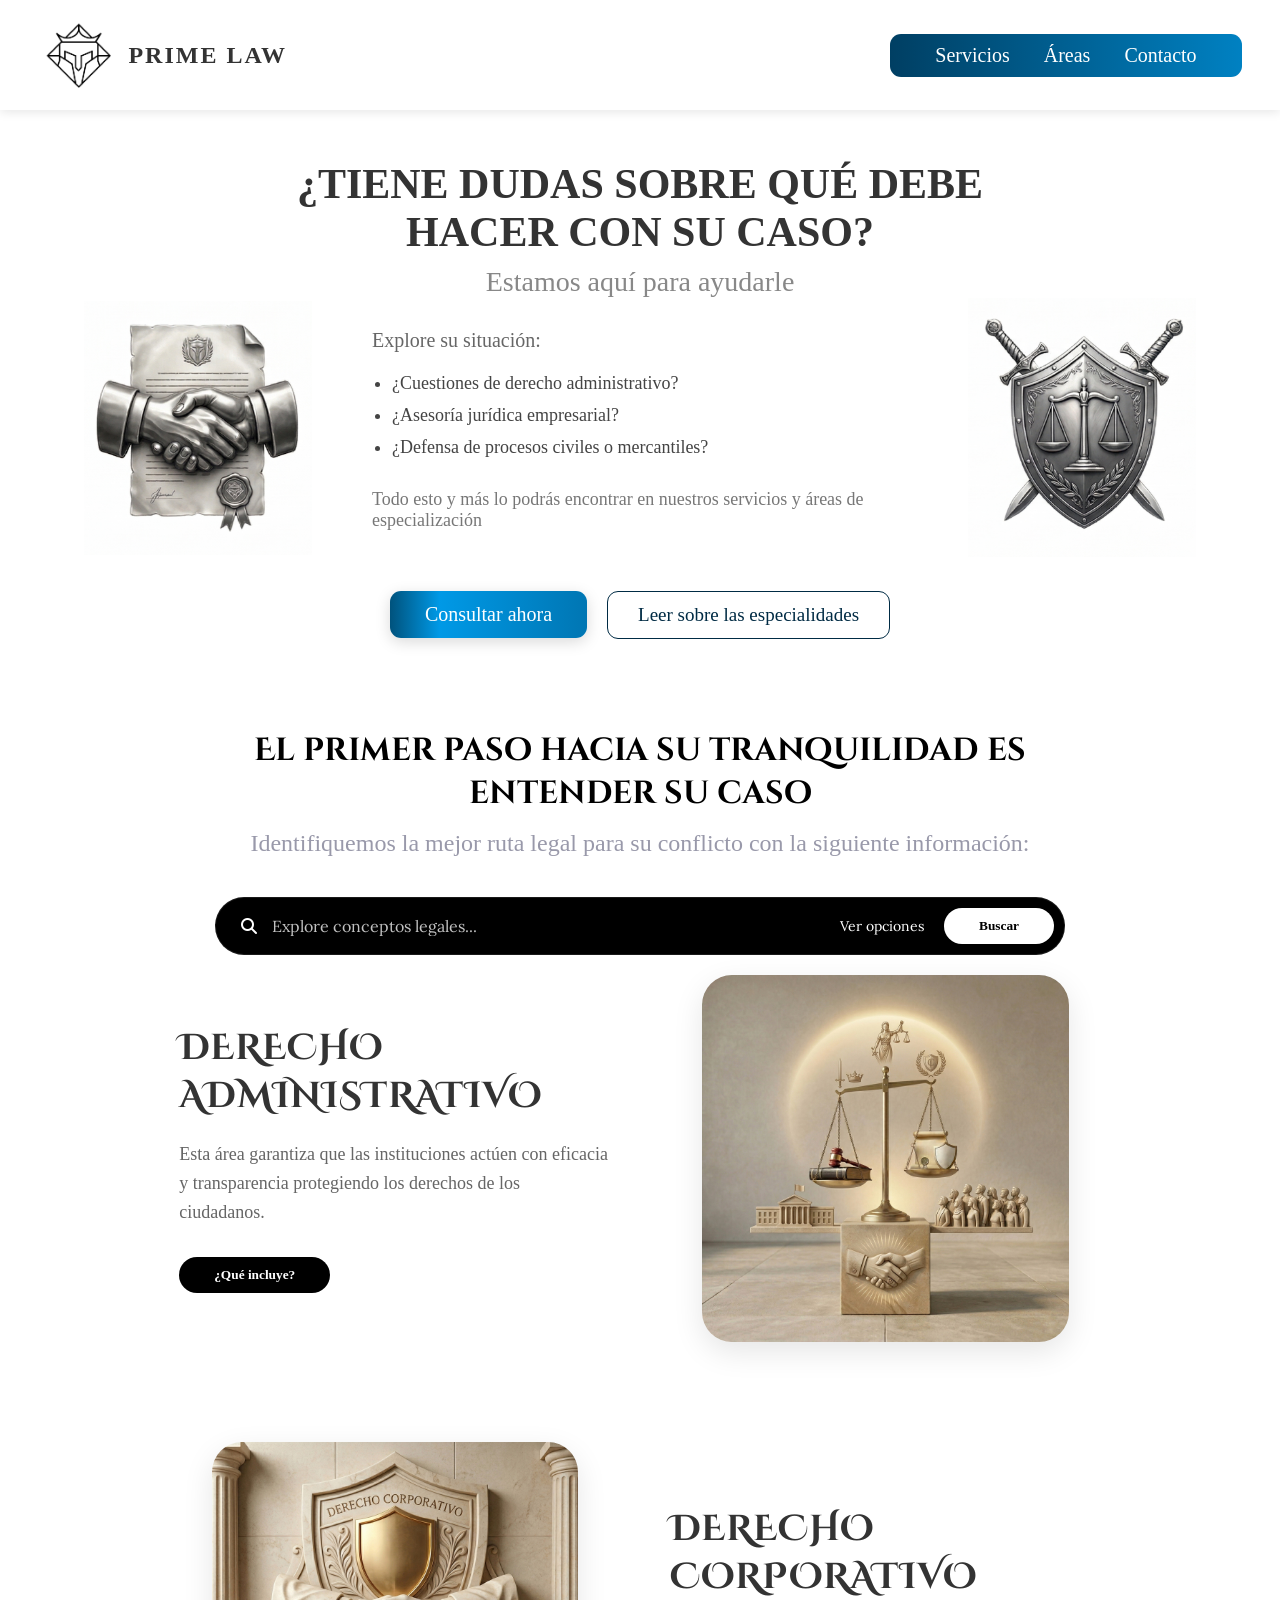
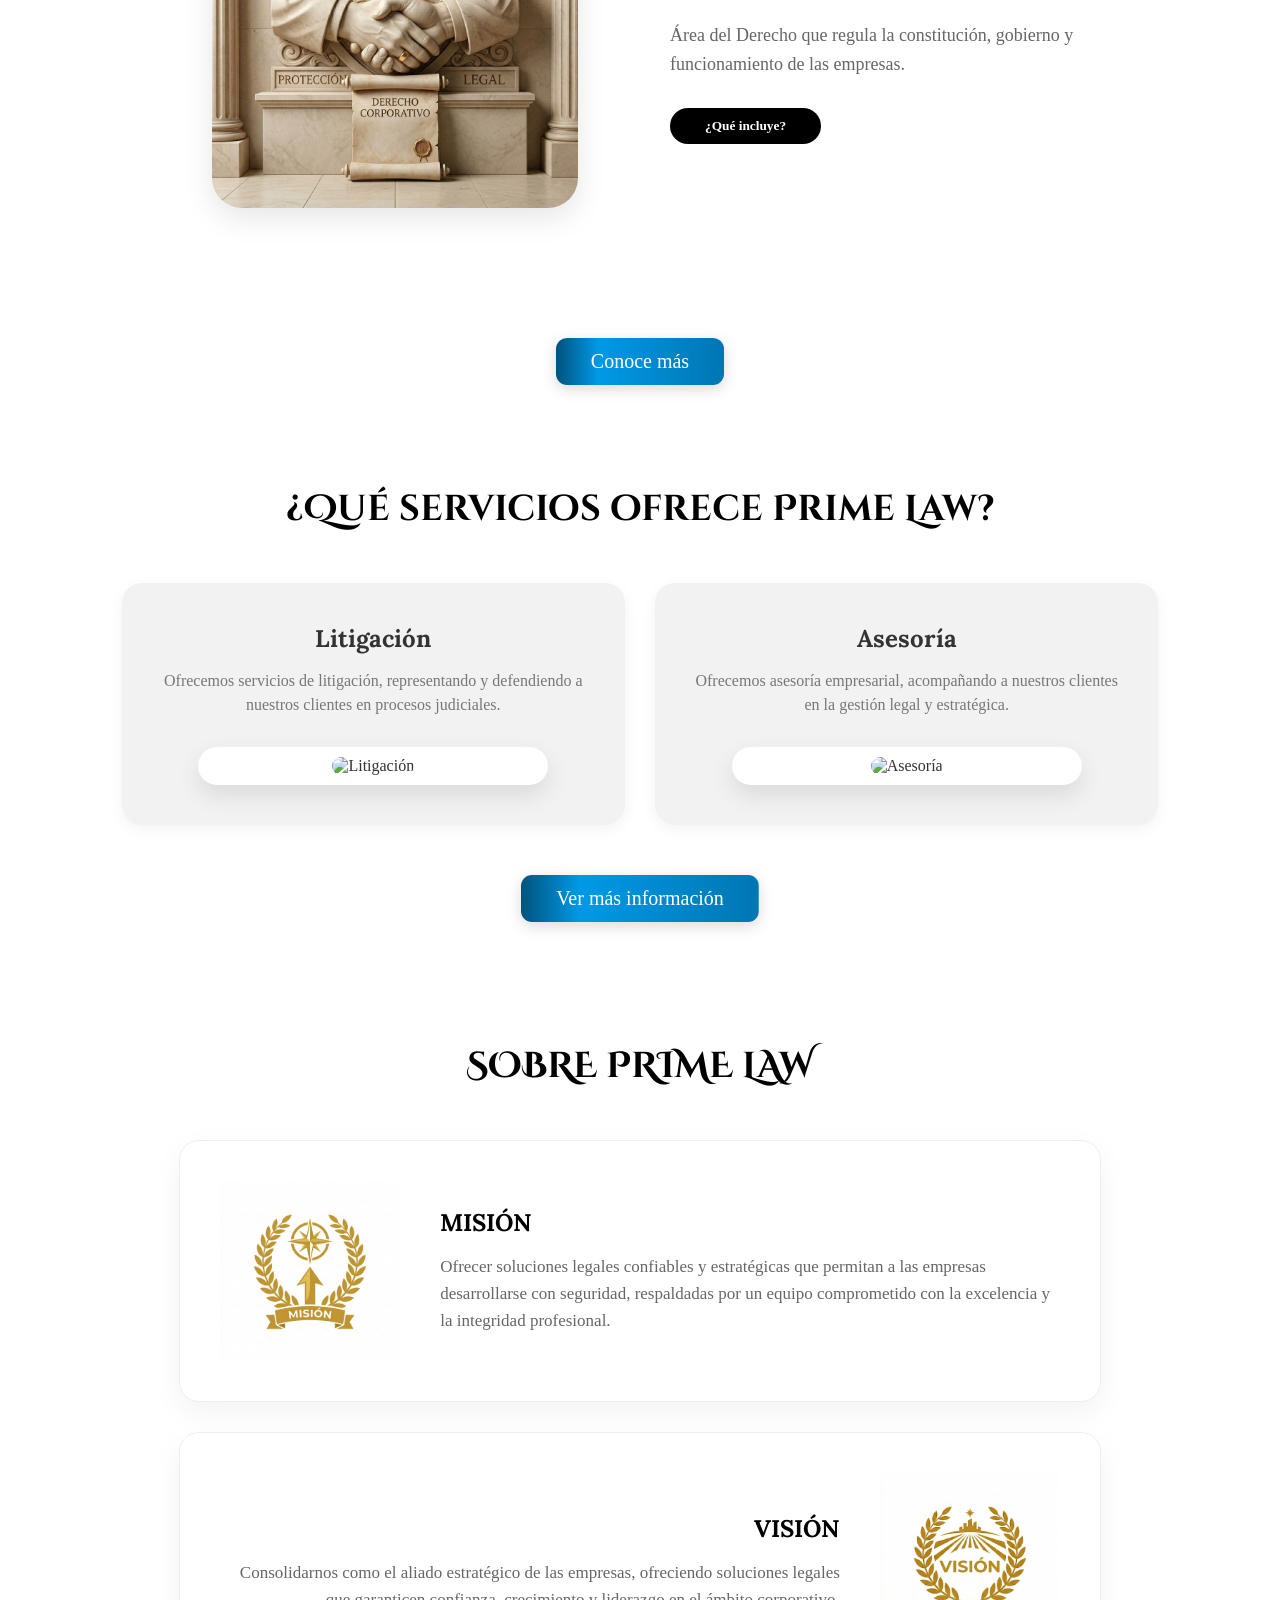
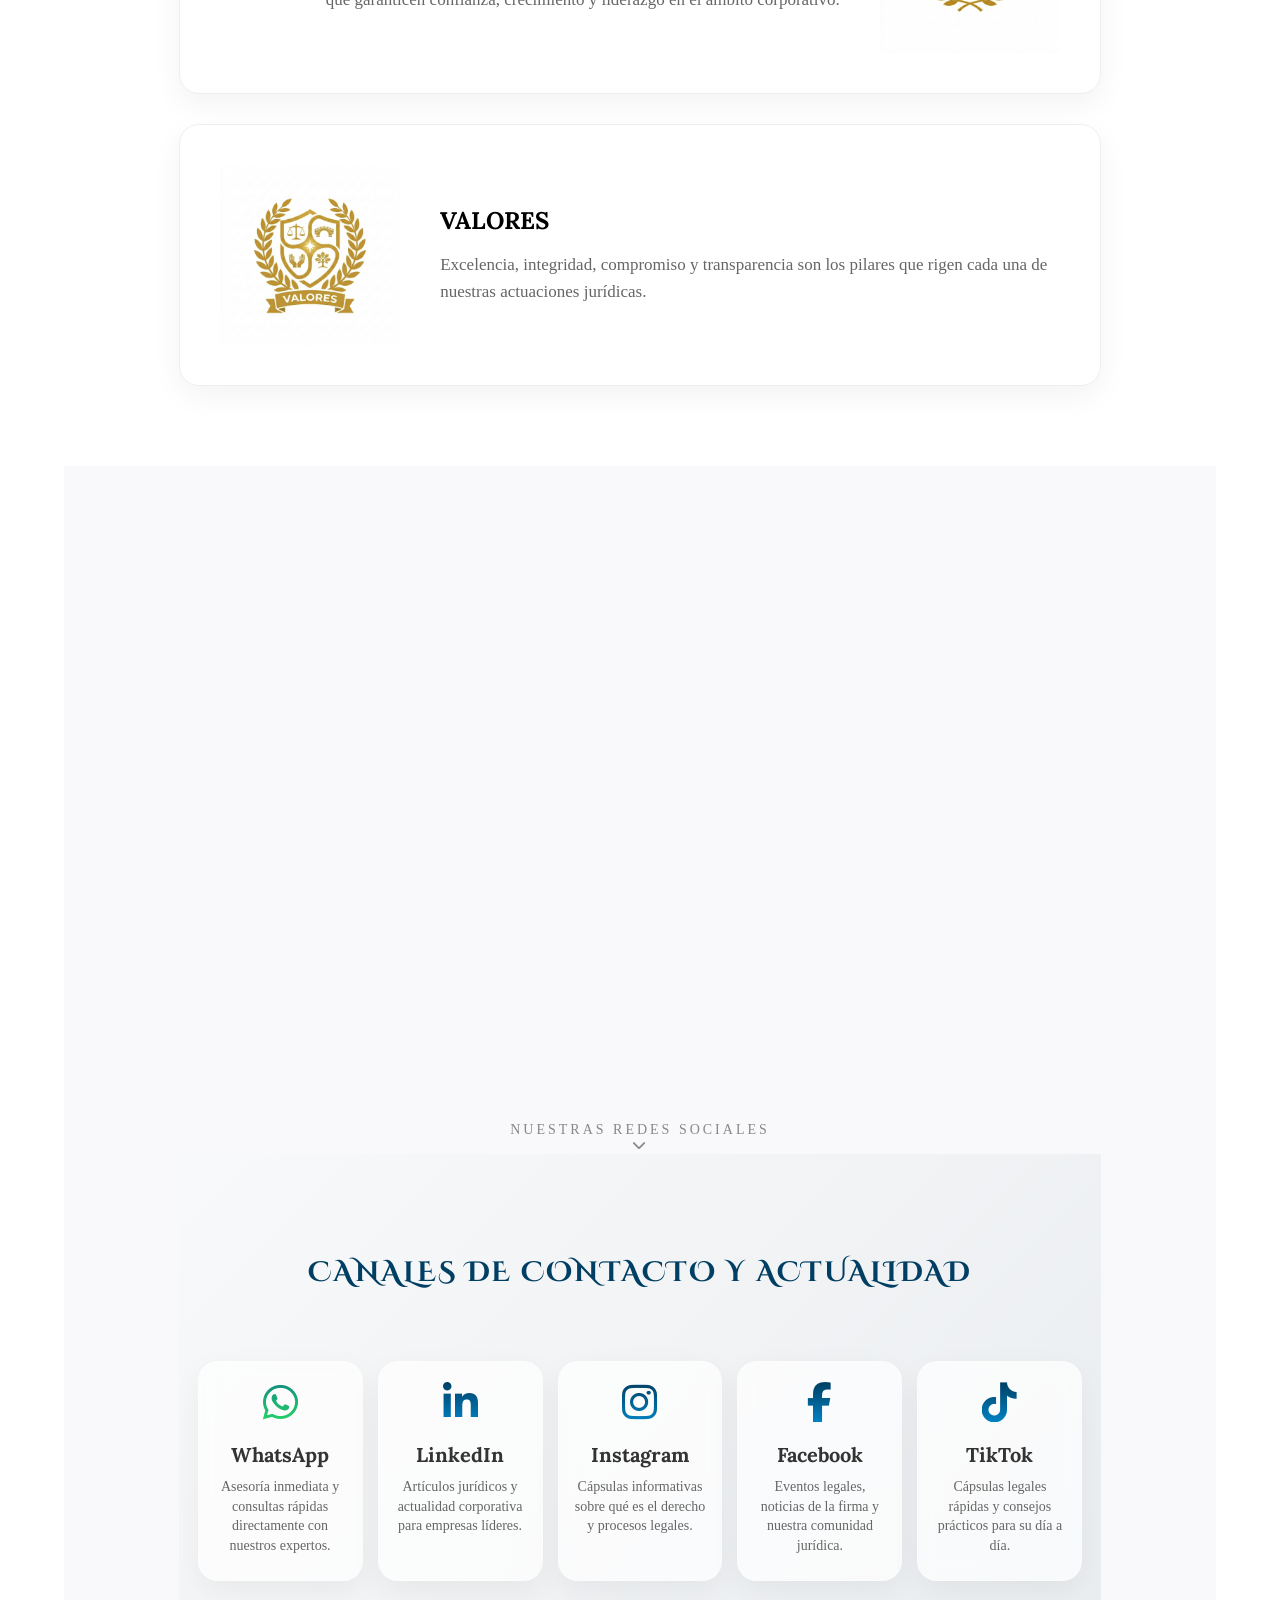
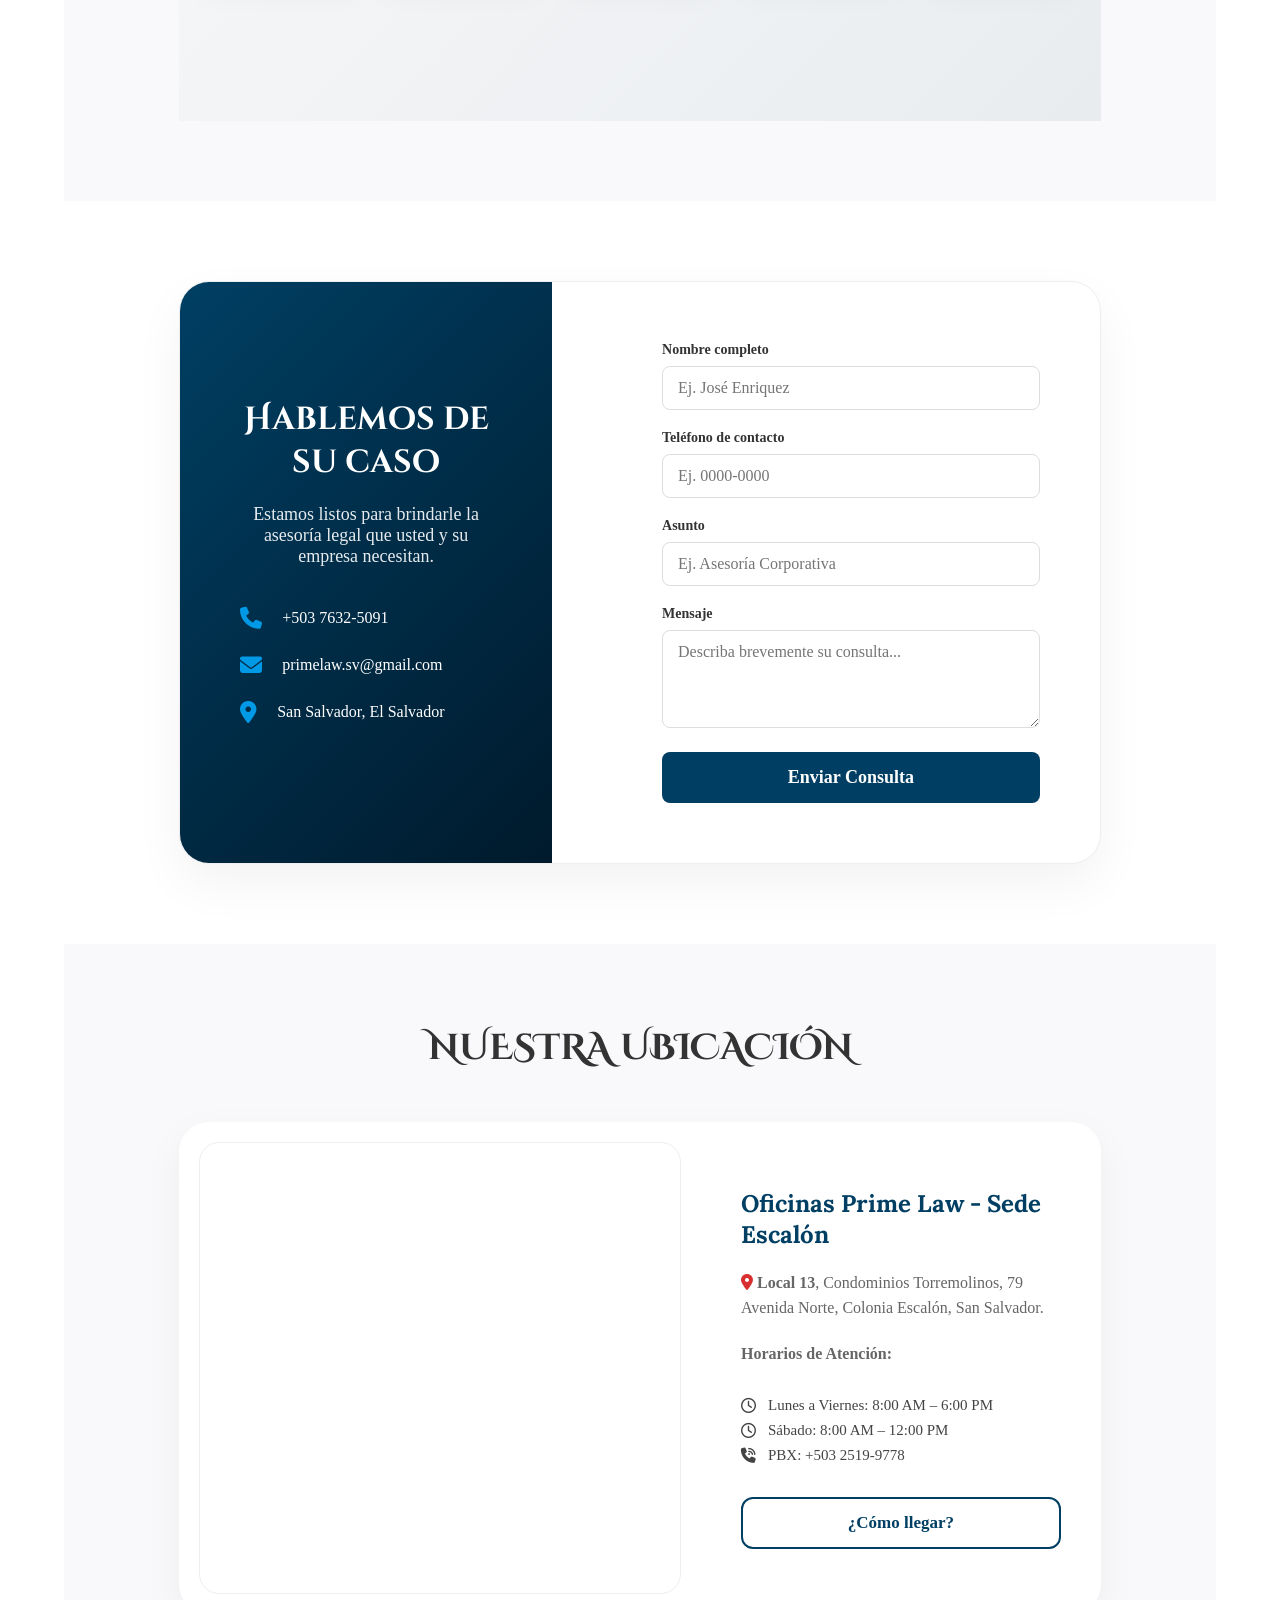
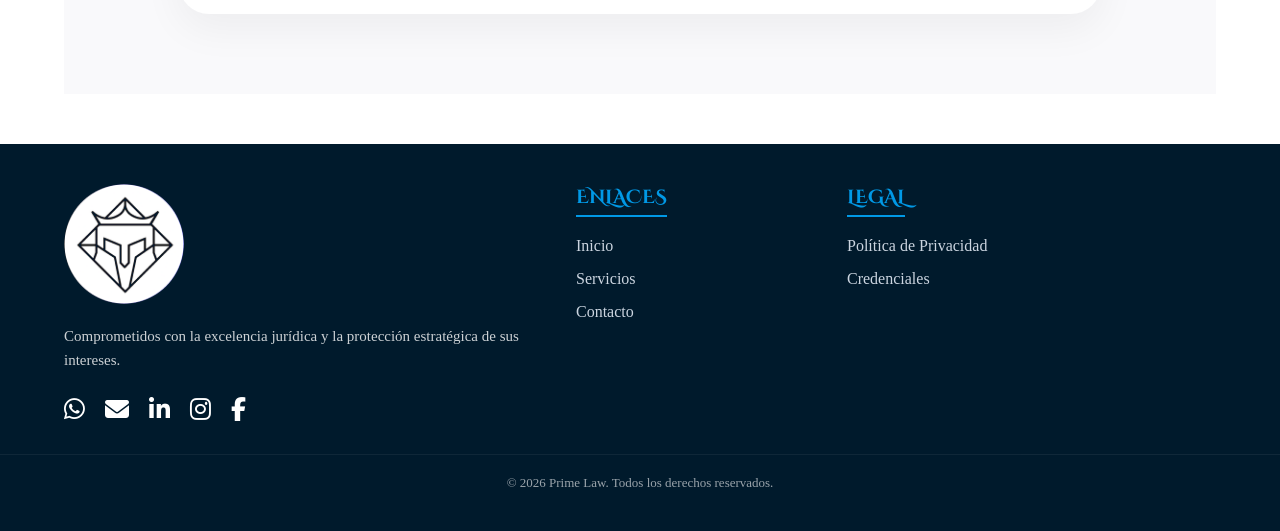
==== index.html @ 91e456f0 "Update index.html" ====
<!DOCTYPE html>
<html lang="es">
<head>
    <meta charset="UTF-8">
    <meta name="viewport" content="width=device-width, initial-scale=1.0">

    <title>Prime Law | Abogados y Notarios en El Salvador</title>
    <meta name="description" content="Asesoría jurídica integral en El Salvador. Especialistas en derecho administrativo, mercantil, civil y notariado. Dirección del Mtro. Ernesto Ramírez Guevara.">
    <meta name="keywords" content="Abogados El Salvador, Prime Law, Ernesto Ramirez Guevara, Derecho Administrativo El Salvador, Notario El Salvador">

    <link rel="stylesheet" href="css/inicio.css">
    <link rel="stylesheet" href="https://cdnjs.cloudflare.com/ajax/libs/font-awesome/6.4.0/css/all.min.css">

    <link rel="preconnect" href="https://fonts.googleapis.com">
    <link rel="preconnect" href="https://fonts.gstatic.com" crossorigin>
    <link href="https://fonts.googleapis.com/css2?family=Cinzel+Decorative:wght@400;700&family=Lora:ital,wght@0,400..700;1,400..700&display=swap" rel="stylesheet">
    
    <script src="https://cdn.jsdelivr.net/npm/@emailjs/browser@3/dist/email.min.js" defer></script>

    <link rel="icon" type="image/png" href="../images/logo-sin-fondo.png">
    <link rel="shortcut icon" href="../images/logo-sin-fondo.png">
    <link rel="apple-touch-icon" href="../images/logo-sin-fondo.png">

    <meta name="google-site-verification" content="Ef4DvOmjxTXYT26gHfHV0XZG6VTzVd8PGVqTgjQ-v84" />
</head>
<body>

    <header class="encabezado-principal">
        <div class="contenedor-logo">
            <img src="../images/logo.png" alt="Prime Law Logo" class="logo-firma">
            <span class="nombre-firma">PRIME LAW</span>
        </div>
        <nav class="navegacion-superior">
            <a href="../html/servicios.html" class="enlace-nav">Servicios</a>
            <a href="../html/areas.html" class="enlace-nav">Áreas</a>
            <a href="#redes-sociales-pl" class="enlace-nav">Contacto</a>
        </nav>
    </header>

    <main class="contenido-hero">
        <section class="seccion-principal">
            <h1 class="titulo-pregunta">¿TIENE DUDAS SOBRE QUÉ DEBE HACER CON SU CASO?</h1>
            <p class="subtitulo-ayuda">Estamos aquí para ayudarle</p>

            <div class="contenedor-flexible">
                <aside class="columna-imagen">
                    <div class="contenedor-resplandor">
                        <img src="../images/contrato.png" alt="Acuerdo legal" class="imagen-decorativa" fetchpriority="high">
                    </div>
                </aside>

                <article class="columna-texto">
                    <p class="texto-explorar">Explore su situación:</p>
                    <ul class="lista-servicios">
                        <li>¿Cuestiones de derecho administrativo?</li>
                        <li>¿Asesoría jurídica empresarial?</li>
                        <li>¿Defensa de procesos civiles o mercantiles?</li>
                    </ul>
                    <p class="texto-descripcion">Todo esto y más lo podrás encontrar en nuestros servicios y áreas de especialización</p>
                </article>

                <aside class="columna-imagen">
                    <div class="contenedor-resplandor">
                        <img src="../images/escudo.png" alt="Justicia y defensa" class="imagen-decorativa">
                    </div>
                </aside>
            </div>

            <div class="contenedor-botones">
                <a href="#seccion-contacto"><button class="boton-primario">Consultar ahora</button></a>
                <a href="../html/areas.html"><button class="boton-secundario">Leer sobre las especialidades</button></a>
            </div>
        </section>

        <section class="seccion-ruta-legal revelar">
            <h2 class="titulo-paso">El primer paso hacia su tranquilidad es entender su caso</h2>
            <p class="subtitulo-ruta">Identifiquemos la mejor ruta legal para su conflicto con la siguiente información:</p>

            <div class="contenedor-busqueda-principal">
                <div class="barra-busqueda">
                    <i class="fa-solid fa-magnifying-glass" style="color: white; margin-left: 15px;"></i>
                    
                    <input type="text" id="busqueda-inicio" onkeyup="mostrarSugerencias()" placeholder="Explore conceptos legales..." class="entrada-busqueda" autocomplete="off">
                    
                    <span class="texto-opciones" onclick="toggleOpciones()">Ver opciones</span>
                    
                    <button class="boton-buscar" onclick="buscarDesdeInicio()">Buscar</button>
                </div>
                
                <div id="lista-sugerencias" class="sugerencias-dropdown"></div>
            </div>

            <div class="contenedor-detalle-area revelar-izq">
                <div class="info-area">
                    <h3 class="nombre-area">DERECHO ADMINISTRATIVO</h3>
                    <p class="descripcion-area">Esta área garantiza que las instituciones actúen con eficacia y transparencia protegiendo los derechos de los ciudadanos.</p>
                    <button class="boton-buscar" style="background:#000; color:#fff">¿Qué incluye?</button>
                </div>
                <div class="imagen-area">
                    <img src="../images/derAdministrativo.png" alt="Derecho administrativo" class="foto-redondeada">
                </div>
            </div>

            <div class="contenedor-detalle-area revelar-der" style="flex-direction: row-reverse;">
                <div class="info-area">
                    <h3 class="nombre-area">DERECHO CORPORATIVO</h3>
                    <p class="descripcion-area">Área del Derecho que regula la constitución, gobierno y funcionamiento de las empresas.</p>
                    <button class="boton-buscar" style="background:#000; color:#fff">¿Qué incluye?</button>
                </div>
                <div class="imagen-area">
                    <img src="images/derCorporativo.png" alt="Derecho Corporativo" class="foto-redondeada">
                </div>
            </div>

            <a href="../html/areas.html"><button class="boton-primario" style="margin-top: 30px;">Conoce más</button></a>
        </section>

        <section class="seccion-servicios-cards">
            <h2 class="titulo-servicios revelar">¿Qué servicios ofrece Prime Law?</h2>
            <div class="contenedor-cards">
                <article class="tarjeta-servicio revelar">
                    <h3 class="subtitulo-card">Litigación</h3>
                    <p class="texto-card">Ofrecemos servicios de litigación, representando y defendiendo a nuestros clientes en procesos judiciales.</p>
                    <div class="marco-imagen-card">
                        <img src="../images/litigacion.png" alt="Litigación" class="imagen-card">
                    </div>
                </article>
                <article class="tarjeta-servicio revelar">
                    <h3 class="subtitulo-card">Asesoría</h3>
                    <p class="texto-card">Ofrecemos asesoría empresarial, acompañando a nuestros clientes en la gestión legal y estratégica.</p>
                    <div class="marco-imagen-card">
                        <img src="../images/asesoria.png" alt="Asesoría" class="imagen-card">
                    </div>
                </article>
            </div>
            <a href="../html/servicios.html"><button class="boton-primario" style="margin-top: 50px;">Ver más información</button></a>
        </section>

        <section class="seccion-sobre-prime">
            <h2 class="titulo-sobre revelar">SOBRE PRIME LAW</h2>

            <div class="contenedor-mision-vision">
                
                <div class="tarjeta-mision revelar-izq">
                    <img src="../images/mision.png" alt="Misión" class="icono-mision" loading="lazy">
                    <div class="texto-mision-col">
                        <h3>MISIÓN</h3>
                        <p>Ofrecer soluciones legales confiables y estratégicas que permitan a las empresas desarrollarse con seguridad, respaldadas por un equipo comprometido con la excelencia y la integridad profesional.</p>
                    </div>
                </div>

                <div class="tarjeta-mision revelar-der invertida">
                    <img src="images/vision.png" alt="Visión Prime Law" class="icono-mision">
                    <div class="texto-mision-col">
                        <h3>VISIÓN</h3>
                        <p>Consolidarnos como el aliado estratégico de las empresas, ofreciendo soluciones legales que garanticen confianza, crecimiento y liderazgo en el ámbito corporativo.</p>
                    </div>
                </div>

                <div class="tarjeta-mision revelar-izq">
                    <img src="../images/valores.png" alt="Valores Prime Law" class="icono-mision">
                    <div class="texto-mision-col">
                        <h3>VALORES</h3>
                        <p>Excelencia, integridad, compromiso y transparencia son los pilares que rigen cada una de nuestras actuaciones jurídicas.</p>
                    </div>
                </div>

            </div>
        </section>

        <section class="seccion-quienes-somos">
        <h2 class="titulo-quienes revelar">¿QUIÉNES SOMOS?</h2>

        <div class="tarjeta-fundador revelar">
            <div class="contenedor-foto-perfil revelar-izq">
                <h3 class="nombre-lic">Mtro. Ernesto Ramírez</h3>
                <img src="../images/ernesto_elegante.png" alt="Lic. Ernesto Ramírez" class="foto-perfil">
            </div>

            <div class="info-fundador revelar-der">
                <h3 class="cargo-fundador">Fundador de Prime Law</h3>
                <ul class="lista-titulos">
                    <li>Abogado y Notario</li>
                    <li>Especialista en Derecho Administrativo</li>
                    <li>Máster en Derecho Empresarial</li>
                </ul>
                <p class="frase-personal">
                    La búsqueda de un experto en diversos tipos de derechos puede llegar a ser exhaustiva; 
                    pero no te preocupes, estoy aquí para ayudarte.
                </p>
                <a href="../html/perfil.html" style="text-decoration: none;">
                    <button class="boton-primario">Conoce más sobre mí</button>
                </a>
            </div>
        </div>
        
        <p class="footer-redes">Nuestras redes sociales <br> <i class="fa-solid fa-chevron-down"></i></p>
        
        <section class="seccion-redes-premium revelar" id="redes-sociales-pl">
            <h2 class="titulo-redes">CANALES DE CONTACTO Y ACTUALIDAD</h2>
            
            <div class="contenedor-redes-flotantes">
                
                <a href="https://wa.me/50325199778" target="_blank" class="tarjeta-red whatsapp revelar-izq">
                    <i class="fa-brands fa-whatsapp"></i>
                    <h4>WhatsApp</h4>
                    <p>Asesoría inmediata y consultas rápidas directamente con nuestros expertos.</p>
                </a>

                <a href="https://www.linkedin.com/in/ernesto-remirez-legal/" target="_blank" class="tarjeta-red revelar">
                    <i class="fa-brands fa-linkedin-in"></i>
                    <h4>LinkedIn</h4>
                    <p>Artículos jurídicos y actualidad corporativa para empresas líderes.</p>
                </a>

                <a href="https://www.instagram.com/primelaw.sv/" target="_blank" class="tarjeta-red revelar">
                    <i class="fa-brands fa-instagram"></i>
                    <h4>Instagram</h4>
                    <p>Cápsulas informativas sobre qué es el derecho y procesos legales.</p>
                </a>

                <a href="https://www.facebook.com/profile.php?id=61589025786917" target="_blank" class="tarjeta-red revelar-der">
                    <i class="fa-brands fa-facebook-f"></i>
                    <h4>Facebook</h4>
                    <p>Eventos legales, noticias de la firma y nuestra comunidad jurídica.</p>
                </a>
                
                <a href="https://www.tiktok.com/@primelaw.sv" class="tarjeta-red revelar">
                    <i class="fa-brands fa-tiktok"></i>
                    <h4>TikTok</h4>
                    <p>Cápsulas legales rápidas y consejos prácticos para su día a día.</p>
                </a>
                

            </div>

        </section>
    </section>


    <section id="seccion-contacto" class="seccion-contacto revelar">
        <div class="contenedor-contacto">
            
            <div class="columna-info-directa revelar-izq">
                <h2>Hablemos de su caso</h2>
                <p>Estamos listos para brindarle la asesoría legal que usted y su empresa necesitan.</p>
                
                <div class="item-contacto">
                    <i class="fa-solid fa-phone"></i>
                    <span>+503 7632-5091</span>
                </div>
                
                <div class="item-contacto">
                    <i class="fa-solid fa-envelope"></i>
                    <span>primelaw.sv@gmail.com</span>
                </div>
                
                <div class="item-contacto">
                    <i class="fa-solid fa-location-dot"></i>
                    <span>San Salvador, El Salvador</span>
                </div>
            </div>

            <div class="columna-formulario revelar-der">
                <form action="#">
                    <div class="grupo-entrada">
                        <label>Nombre completo</label>
                        <input type="text" placeholder="Ej. José Enriquez" required>
                    </div>
                    
                    <div class="grupo-entrada">
                        <label>Teléfono de contacto</label>
                        <input type="tel" placeholder="Ej. 0000-0000" required>
                    </div>

                    <div class="grupo-entrada">
                        <label>Asunto</label>
                        <input type="text" placeholder="Ej. Asesoría Corporativa">
                    </div>
                    
                    <div class="grupo-entrada">
                        <label>Mensaje</label>
                        <textarea rows="4" placeholder="Describa brevemente su consulta..." required></textarea>
                    </div>
                    
                    <button type="submit" class="boton-enviar">Enviar Consulta</button>
                </form>
            </div>

        </div>
    </section>

    <section class="seccion-ubicacion revelar">
        <h2 class="titulo-ubicacion">Nuestra Ubicación</h2>
        
        <div class="contenedor-mapa-info">
            <div class="marco-mapa revelar-izq">
                <iframe src="https://www.google.com/maps/embed?pb=!1m18!1m12!1m3!1d3876.2356521046295!2d-89.23878342458663!3d13.704172586682722!2m3!1f0!2f0!3f0!3m2!1i1024!2i768!4f13.1!3m3!1m2!1s0x8f633100442a3f2b%3A0x1d34a6702c9bea5a!2sCondominios%20torremolinos!5e0!3m2!1ses!2ssv!4v1777434116776!5m2!1ses!2ssv" width="600" height="450" style="border:0;" allowfullscreen="" loading="lazy" referrerpolicy="no-referrer-when-downgrade"></iframe>
            </div>

            <div class="info-oficina revelar-der">
                <h3 class="nombre-sede">Oficinas Prime Law - Sede Escalón</h3>
                <div class="detalle-direccion">
                    <p>
                        <i class="fa-solid fa-location-dot" style="color: #d83030;"></i> 
                        <strong>Local 13</strong>, Condominios Torremolinos, 79 Avenida Norte, Colonia Escalón, San Salvador.
                    </p>
                </div>
                
                <p class="titulo-horario"><strong>Horarios de Atención:</strong></p>
                <ul class="horarios-lista">
                    <li><i class="fa-regular fa-clock"></i> Lunes a Viernes: 8:00 AM – 6:00 PM</li>
                    <li><i class="fa-regular fa-clock"></i> Sábado: 8:00 AM – 12:00 PM</li>
                    <li><i class="fa-solid fa-phone-volume"></i> PBX: +503 2519-9778</li>
                </ul>
                
                <a href="https://www.google.com/maps/dir//Torre+Molinos,+79+Avenida+Norte,+San+Salvador,+El+Salvador/data=!4m9!4m8!1m0!1m5!1m1!19sChIJ6zcadHQxY48Rcpr54h59G6Y!2m2!1d-89.2360985!2d13.7042612!3e0" target="_blank" class="enlace-mapa-boton">
                    <button class="boton-ver-maps">¿Cómo llegar?</button>
                </a>
            </div>
        </div>
    </section>
    </main>

    <footer class="pie-pagina">
        <div class="contenedor-footer">
            <div class="columna-footer info-principal">
                <div class="footer-logo-container">
                    <img src="../images/logo-sin-fondo.png" alt="Logo" class="logo-footer">
                </div>
                <p class="descripcion-firma">Comprometidos con la excelencia jurídica y la protección estratégica de sus intereses.</p>
                <div class="redes-sociales">
                    <a href="https://wa.me/50376325091" target="_blank" title="+503 7632-5091">
                        <i class="fa-brands fa-whatsapp"></i>
                    </a>
                    <a href="mailto:primelaw.sv@gmail.com" title="primelaw.sv@gmail.com">
                        <i class="fa-solid fa-envelope"></i>
                    </a>
                    <a href="https://www.linkedin.com/in/ernesto-remirez-legal/" target="_blank">
                        <i class="fa-brands fa-linkedin-in"></i>
                    </a>
                    <a href="https://www.instagram.com/primelaw.sv/" target="_blank" title="instagram">
                        <i class="fa-brands fa-instagram"></i>
                    </a>
                    <a href="https://www.facebook.com/profile.php?id=61589025786917" target="_blank">
                        <i class="fa-brands fa-facebook-f"></i>
                    </a>
                </div>
            </div>

            <div class="columna-footer">
                <h4>ENLACES</h4>
                <ul class="enlaces-footer">
                    <li><a href="../index.html">Inicio</a></li>
                    <li><a href="../html/servicios.html">Servicios</a></li>
                    <li><a href="../index.html#redes-sociales-pl">Contacto</a></li>
                </ul>
            </div>

            <div class="columna-footer">
                <h4>LEGAL</h4>
                <ul class="enlaces-footer">
                    <li><a href="../html/politica.html" target="_blank">Política de Privacidad</a></li>
                    <li><a href="../html/cred.html" target="_blank">Credenciales</a></li>
                </ul>
            </div>
        </div>
        <div class="barra-copyright">
            <p>© 2026 Prime Law. Todos los derechos reservados.</p>
        </div>
    </footer>   

    <script src="https://cdn.jsdelivr.net/npm/@supabase/supabase-js@2"></script>
    <script src="../js/formulario.js"></script>

    <script>
        const observer = new IntersectionObserver((entries) => {
            entries.forEach(entry => {
                if (entry.isIntersecting) {
                    entry.target.classList.add('activo');
                }
            });
        }, { threshold: 0.1 });

        document.querySelectorAll('.revelar, .revelar-izq, .revelar-der').forEach(el => observer.observe(el));
    </script>

    <script>
    document.addEventListener('contextmenu', function(e) {
        e.preventDefault();
    }, false);

    document.addEventListener('keydown', function(e) {
        if (e.key === "F12") {
        e.preventDefault();
        }
        if (e.ctrlKey && e.shiftKey && e.key === "I") {
        e.preventDefault();
        }
        if (e.ctrlKey && e.shiftKey && e.key === "J") {
        e.preventDefault();
        }
        if (e.ctrlKey && e.key === "u") {
        e.preventDefault();
        }
    }, false);
    </script>
    
</body>
</html>
---- css/inicio.css ----
* {
    margin: 0;
    padding: 0;
    box-sizing: border-box;
    font-family: 'Times New Roman', Times, serif;
    scroll-behavior: smooth;
}

body {
    background-color: #ffffff;
    color: #333;
    overflow-x: hidden;
    scroll-behavior: smooth;
}

h1, 
h2 {
    font-family: 'Cinzel Decorative', serif;
}

h3 {
    font-family: 'Lora', serif;
}

/* ENCABEZADO */
.encabezado-principal {
    display: flex;
    justify-content: space-between;
    align-items: center;
    padding: 15px 3%;
    position: sticky;
    top: 0;
    z-index: 1000;
    background-color: rgba(255, 255, 255, 0.95);
    backdrop-filter: blur(5px);
    box-shadow: 0 2px 10px rgba(0, 0, 0, 0.1);
    transition: all 0.3s ease;
}

.contenedor-logo {
    display: flex;
    align-items: center;
    gap: 10px;
}

.logo-firma {
    width: 80px;
}

.nombre-firma {
    font-size: 24px;
    letter-spacing: 2px;
    font-weight: bold;
}

.navegacion-superior {
    background: linear-gradient(to right, #003f63, #0081c2);
    padding: 10px 30px;
    border-radius: 11px;
}

.enlace-nav {
    color: white;
    text-decoration: none;
    margin: 0 15px;
    font-size: 20px;
}

/* CONTENEDOR DE REGRESAR */
.contenedor-regresar {
    padding: 20px 3% 0;
    display: flex;
    justify-content: flex-start;
}

.enlace-regresar {
    text-decoration: none;
    color: #003f63;
    font-family: 'Lora', serif;
    font-size: 18px;
    font-weight: 500;
    display: flex;
    align-items: center;
    gap: 10px;
    transition: all 0.3s ease;
    padding: 8px 15px;
    border-radius: 8px;
}

.enlace-regresar i {
    font-size: 20px;
}

.enlace-regresar:hover {
    color: #0099e6;
    background-color: rgba(0, 153, 230, 0.05);
    transform: translateX(-5px); 
}

@media (max-width: 768px) {
    .contenedor-regresar {
        padding: 15px 5% 0;
    }
}


/* SECCIÓN HERO */
.contenido-hero {
    text-align: center;
    padding: 50px 5%;
}


.titulo-pregunta {
    font-size: 42px;
    font-weight: bold;
    max-width: 800px;
    margin: 0 auto 10px;
    text-transform: uppercase;
    font-family: 'Times New Roman', serif;
    animation: aparecer 1s ease-out forwards;
}

.subtitulo-ayuda {
    font-size: 28px;
    color: #888;
    opacity: 0;
    animation: aparecer 1s ease-out 0.4s forwards;
}

.contenedor-flexible {
    display: flex;
    justify-content: center;
    align-items: center;
    gap: 40px;
}

.columna-imagen {
    flex: 1;
}

.imagen-decorativa {
    max-width: 85%;
}

.columna-texto {
    flex: 2;
    text-align: left;
    overflow: hidden;
}

@keyframes barridoResplandor {
    0% { 
        left: -110%; 
        opacity: 0; 
    }
    10% { 
        opacity: 0.5; 
    }
    80% { 
        opacity: 0.5; 
    }
    100% { 
        left: 110%; 
        opacity: 0; 
    }
}

.contenedor-resplandor {
    position: relative;
    display: inline-block;
    overflow: hidden;
    line-height: 0;
}

.contenedor-resplandor::after {
    content: "";
    position: absolute;
    top: 0;
    left: -110%;
    width: 100%;
    height: 100%;
    background: linear-gradient(
        110deg, 
        rgba(255, 255, 255, 0) 0%, 
        rgba(255, 255, 255, 0) 25%, 
        rgba(255, 255, 255, 0.4) 50%, 
        rgba(255, 255, 255, 0) 75%, 
        rgba(255, 255, 255, 0) 100%
    );
    animation: barridoResplandor 3s cubic-bezier(0.2, 0, 0.3, 1) infinite;
}

@keyframes entradaDerecha {
    from { 
        opacity: 0; 
        transform: translateX(100%); 
    }
    to { 
        opacity: 1; 
        transform: translateX(0); 
    }
}

.texto-explorar, 
.lista-servicios li, 
.texto-descripcion {
    opacity: 0;
    animation: entradaDerecha 0.8s ease-out forwards;
}

.texto-explorar { 
    font-size: 20px; 
    color: #666; 
    margin-bottom: 15px; 
    animation-delay: 0.1s; 
}

.lista-servicios { 
    list-style: disc; 
    margin-left: 20px; 
    font-size: 18px; 
    line-height: 1.8; 
    color: #444; 
}

.lista-servicios li:nth-child(1) { animation-delay: 0.25s; }
.lista-servicios li:nth-child(2) { animation-delay: 0.45s; }
.lista-servicios li:nth-child(3) { animation-delay: 0.65s; }

.texto-descripcion { 
    margin-top: 25px; 
    font-size: 18px; 
    color: #777; 
    max-width: 500px; 
    animation-delay: 0.8s; 
}

/* BOTONES */
.contenedor-botones {
    display: flex;
    justify-content: center;
    gap: 20px;
    margin-top: 30px;
}

.boton-primario {
    color: white;
    padding: 12px 35px;
    border: none;
    border-radius: 11px;
    font-size: 20px;
    font-weight: 500;
    cursor: pointer;
    outline: none;
    background: linear-gradient(
        to right, 
        #0099e6 0%, 
        #0076b3 30%, 
        #000c14 50%, 
        #0099e6 70%, 
        #0076b3 100%
    );
    background-size: 250% auto;
    background-position: right center;
    transition: background-position 0.7s cubic-bezier(0.4, 0, 0.2, 1), transform 0.2s;
    box-shadow: 0 4px 15px rgba(0,0,0,0.15);
}

.boton-primario:hover {
    background-position: left center;
    transform: scale(1.02);
}

.boton-secundario {
    background: white;
    color: #002b44;
    padding: 12px 30px;
    border: 1px solid #002b44;
    border-radius: 11px;
    font-size: 19px;
    cursor: pointer;
    transition: all 0.3s;
}

.boton-secundario:hover {
    background: #002b44;
    color: white;
}

/* RUTA LEGAL */
.seccion-ruta-legal {
    padding: 60px 10%;
    text-align: center;
    background-color: #ffffff;
    margin-top: 30px;
}

.revelar {
    opacity: 0;
    transform: translateY(40px);
    transition: all 0.9s ease-out;
}

.revelar-izq {
    opacity: 0;
    transform: translateX(-50px);
    transition: all 0.9s ease-out;
}

.revelar-der {
    opacity: 0;
    transform: translateX(50px);
    transition: all 0.9s ease-out;
}

.activo {
    opacity: 1 !important;
    transform: translate(0) !important;
}

.titulo-paso { 
    font-size: 32px; 
    font-weight: bold; 
    margin-bottom: 15px; 
    color: #000; 
}

.subtitulo-ruta { 
    font-size: 24px; 
    color: #99a; 
    max-width: 800px; 
    margin: 0 auto 40px; 
}

.contenedor-busqueda { 
    display: flex; 
    justify-content: center; 
    margin-bottom: 80px; 
}

.barra-busqueda {
    display: flex;
    align-items: center;
    background-color: #000;
    border-radius: 50px;
    padding: 8px 10px;
    width: 100%;
    max-width: 850px;
    margin: 0 auto;
    position: relative;
    z-index: 1001;
    border: 1px solid rgba(255, 255, 255, 0.1);
}

.entrada-busqueda {
    flex: 1;
    background: transparent;
    border: none;
    color: white;
    padding: 10px 15px;
    font-size: 16px;
    outline: none;
    font-family: 'Lora', serif;
}

.entrada-busqueda::placeholder { 
    color: #c1c1c1; 
}

.texto-opciones {
    color: #fff;
    font-size: 14px;
    margin: 0 20px;
    cursor: pointer;
    white-space: nowrap;
    transition: color 0.3s;
    font-family: 'Lora', serif;
}


.boton-buscar {
    background-color: #fff;
    color: #000;
    border: none;
    border-radius: 30px;
    padding: 10px 35px;
    font-weight: bold;
    cursor: pointer;
    transition: all 0.3s ease;
    font-family: 'Cinzel', serif;
}


/* DETALLES DE ÁREA */
.contenedor-detalle-area {
    display: flex;
    align-items: center;
    justify-content: center;
    width: 100%;
    max-width: 1200px;
    margin: 0 auto 100px auto;
    gap: 60px;
}

.info-area { 
    flex: 1; 
    text-align: left; 
}

.imagen-area { 
    flex: 1; 
    display: flex; 
    justify-content: center; 
}

.nombre-area { 
    font-size: 36px; 
    font-weight: bold; 
    margin-bottom: 20px; 
    letter-spacing: 1px; 
    font-family: 'Cinzel Decorative', serif; 
}

.descripcion-area { 
    font-size: 18px; 
    color: #666; 
    line-height: 1.6; 
    margin-bottom: 30px; 
}

.foto-redondeada { 
    width: 85%; 
    border-radius: 30px; 
    object-fit: cover; 
    box-shadow: 0 10px 30px rgba(0,0,0,0.1); 
}

/* TARJETAS DE SERVICIOS */
.seccion-servicios-cards { 
    padding: 40px 5%; 
    background-color: #ffffff; 
    text-align: center; 
}

.titulo-servicios { 
    font-size: 36px; 
    font-weight: bold; 
    margin-bottom: 50px; 
    color: #000; 
}

.contenedor-cards { 
    display: flex; 
    justify-content: center; 
    gap: 30px; 
    flex-wrap: wrap; 
}

.tarjeta-servicio {
    background-color: #f2f2f2;
    padding: 40px;
    border-radius: 20px;
    flex: 1;
    max-width: 550px;
    min-width: 300px;
    display: flex;
    flex-direction: column;
    align-items: center;
    box-shadow: 0 4px 15px rgba(0,0,0,0.05);
    transition: transform 0.3s;
}

.tarjeta-servicio:hover { 
    transform: translateY(-10px); 
}

.subtitulo-card { 
    font-size: 24px; 
    font-weight: bold; 
    margin-bottom: 15px; 
}

.texto-card { 
    font-size: 16px; 
    color: #777; 
    line-height: 1.5; 
    margin-bottom: 30px; 
}

.marco-imagen-card { 
    width: 100%; 
    max-width: 350px; 
    background-color: white; 
    padding: 10px; 
    border-radius: 30px; 
    box-shadow: 0 10px 25px rgba(0,0,0,0.1); 
}

.imagen-card { 
    width: 100%; 
    border-radius: 20px; 
}

/* SOBRE PRIME LAW */
.seccion-sobre-prime {
    padding: 80px 10%;
    background-color: #ffffff;
    text-align: center;
}

.titulo-sobre {
    font-size: 36px;
    font-weight: bold;
    margin-bottom: 50px;
    text-transform: uppercase;
    color: #000;
}

.contenedor-mision-vision {
    display: flex;
    flex-direction: column;
    gap: 30px;
    max-width: 1100px;
    margin: 0 auto;
}

.tarjeta-mision {
    background: white;
    border: 1px solid #eee;
    border-radius: 20px;
    padding: 40px;
    display: flex;
    align-items: center;
    gap: 40px;
    box-shadow: 0 10px 30px rgba(0,0,0,0.05);
    text-align: left;
}

.tarjeta-mision.invertida {
    flex-direction: row-reverse;
    text-align: right;
}

.icono-mision {
    width: 180px;
    height: auto;
    flex-shrink: 0;
}

.texto-mision-col h3 {
    font-size: 24px;
    font-weight: bold;
    margin-bottom: 15px;
    color: #000;
    text-transform: uppercase;
}

.texto-mision-col p {
    font-size: 17px;
    color: #666;
    line-height: 1.6;
}

/* QUIÉNES SOMOS */
.seccion-quienes-somos {
    padding: 80px 10%;
    background-color: #f9f9fb;
    text-align: center;
}

.titulo-quienes {
    font-size: 36px;
    font-weight: bold;
    margin-bottom: 50px;
    text-transform: uppercase;
}

.tarjeta-fundador {
    background-color: #f2f2f7;
    border-radius: 30px;
    padding: 60px;
    display: flex;
    align-items: center;
    gap: 50px;
    max-width: 1100px;
    margin: 0 auto;
    text-align: left;
    box-shadow: 0 10px 30px rgba(0,0,0,0.03);
}

.contenedor-foto-perfil {
    flex: 1;
}

.foto-perfil {
    width: 100%;
    border-radius: 20px;
    object-fit: cover;
}

.info-fundador {
    flex: 1.2;
}

.nombre-lic {
    font-size: 32px;
    font-weight: bold;
    margin-bottom: 25px;
}

.cargo-fundador {
    font-size: 28px;
    font-weight: bold;
    margin-bottom: 15px;
}

.lista-titulos {
    list-style: none;
    margin-bottom: 25px;
}

.lista-titulos li {
    font-size: 18px;
    color: #666;
    margin-bottom: 8px;
    position: relative;
    padding-left: 20px;
}

.lista-titulos li::before {
    content: "•";
    position: absolute;
    left: 0;
    color: #000c14;
}

.frase-personal {
    font-size: 18px;
    color: #555;
    line-height: 1.6;
    font-style: italic;
    margin-bottom: 30px;
}

/* CONTACTO */
.seccion-contacto {
    padding: 80px 10%;
    background-color: #ffffff;
}

.contenedor-contacto {
    display: flex;
    gap: 50px;
    max-width: 1100px;
    margin: 0 auto;
    background: #fff;
    border-radius: 30px;
    overflow: hidden;
    box-shadow: 0 20px 50px rgba(0,0,0,0.05);
    border: 1px solid #eee;
}

.columna-info-directa {
    flex: 1;
    background: linear-gradient(135deg, #003f63 0%, #001a2c 100%);
    color: white;
    padding: 60px;
    display: flex;
    flex-direction: column;
    justify-content: center;
}

.columna-info-directa h2 {
    font-size: 32px;
    margin-bottom: 20px;
    color: #fff;
}

.columna-info-directa p {
    font-size: 18px;
    opacity: 0.9;
    margin-bottom: 40px;
}

.item-contacto {
    display: flex;
    align-items: center;
    gap: 20px;
    margin-bottom: 25px;
}

.item-contacto i {
    font-size: 22px;
    color: #0099e6;
}

.columna-formulario {
    flex: 1.5;
    padding: 60px;
}

.grupo-entrada {
    margin-bottom: 20px;
    text-align: left;
}

.grupo-entrada label {
    display: block;
    font-size: 14px;
    font-weight: bold;
    margin-bottom: 8px;
    color: #333;
}

.grupo-entrada input, 
.grupo-entrada textarea {
    width: 100%;
    padding: 12px 15px;
    border: 1px solid #ddd;
    border-radius: 8px;
    font-size: 16px;
    outline: none;
    transition: border-color 0.3s;
}

.grupo-entrada input:focus, 
.grupo-entrada textarea:focus {
    border-color: #0081c2;
}

.boton-enviar {
    width: 100%;
    background: #003f63;
    color: white;
    padding: 15px;
    border: none;
    border-radius: 8px;
    font-size: 18px;
    font-weight: bold;
    cursor: pointer;
    transition: background 0.3s;
}

.boton-enviar:hover {
    background: #0081c2;
}

/* UBICACIÓN Y MAPA */
.seccion-ubicacion {
    padding: 80px 10%;
    background-color: #f9f9fb;
    text-align: center;
}

.titulo-ubicacion {
    font-size: 36px;
    font-weight: bold;
    margin-bottom: 50px;
    text-transform: uppercase;
}

.contenedor-mapa-info {
    display: flex;
    gap: 40px;
    max-width: 1100px;
    margin: 0 auto;
    background: white;
    padding: 20px;
    border-radius: 30px;
    box-shadow: 0 15px 40px rgba(0,0,0,0.05);
}

.marco-mapa {
    flex: 1.5;
    border-radius: 20px;
    overflow: hidden;
    line-height: 0;
    border: 1px solid #eee;
}

.info-oficina {
    flex: 1;
    display: flex;
    flex-direction: column;
    justify-content: center;
    text-align: left;
    padding: 20px;
}

.info-oficina h3 {
    font-size: 24px;
    margin-bottom: 20px;
    color: #003f63;
}

.info-oficina p {
    font-size: 16px;
    color: #666;
    line-height: 1.6;
    margin-bottom: 20px;
}

.horarios-lista {
    list-style: none;
    margin-top: 10px;
}

.horarios-lista li {
    font-size: 15px;
    margin-bottom: 8px;
    color: #444;
    display: flex;
    align-items: center;
    gap: 12px;
}

.enlace-mapa-boton {
    text-decoration: none;
    display: block;
    width: 100%;
}

.boton-ver-maps {
    width: 100%;
    background-color: transparent;
    color: #003f63;
    border: 2px solid #003f63;
    padding: 14px;
    border-radius: 12px;
    font-size: 17px;
    font-weight: bold;
    cursor: pointer;
    margin-top: 25px;
    transition: all 0.3s ease;
}

.boton-ver-maps:hover {
    background-color: #003f63;
    color: white;
}

/* FOOTER (PÁGINA COMPLETA) */
.pie-pagina {
    background-color: #001a2c;
    color: #ffffff;
    padding: 80px 0 40px 0;
    width: 100%;
    font-family: 'Lora', serif;
}

.contenedor-footer {
    display: grid;
    grid-template-columns: 2fr 1fr 1fr;
    gap: 50px;
    max-width: 90%;
    margin: 0 auto;
    text-align: left;
    padding: 0 20px;
}

.footer-logo-container {
    width: 120px;
    margin-bottom: 20px;
}

.logo-footer {
    width: 100%;
    height: auto;
    display: block;
    mix-blend-mode: lighten;
    border-radius: 50%;
}

.descripcion-firma {
    font-size: 15px;
    line-height: 1.6;
    opacity: 0.8;
}

.columna-footer h4 {
    font-family: 'Cinzel Decorative', serif;
    color: #0099e6;
    margin-bottom: 25px;
    font-size: 1.2rem;
    border-bottom: 2px solid #0099e6;
    display: inline-block;
    padding-bottom: 5px;
}

.enlaces-footer li {
    list-style: none;
    margin-bottom: 15px;
}

.enlaces-footer a {
    color: #cbd5e0;
    text-decoration: none;
    transition: 0.3s;
}

.enlaces-footer a:hover {
    color: #0099e6;
    padding-left: 5px;
}

.redes-sociales {
    margin-top: 25px;
    display: flex;
    gap: 20px;
    flex-wrap: wrap;
}

.redes-sociales a {
    color: #ffffff;
    font-size: 1.5em;
    text-decoration: none;
    transition: transform 0.3s ease, color 0.3s ease;
    display: inline-block;
}

.redes-sociales a:hover {
    color: #0099e6;
    transform: translateY(-5px);
}

.redes-sociales a[title*="+503"]:hover {
    color: #25D366;
}
.redes-sociales a[title*="instagram"]:hover {
    color: #c8148f;
}

.barra-copyright {
    margin-top: 40px;
    padding-top: 20px;
    border-top: 1px solid rgba(255, 255, 255, 0.1);
    text-align: center;
    width: 100%;
    font-size: 14px;
    opacity: 0.7;
}




/*Responsive*/
@media (max-width: 600px) {
    .columna-imagen {
        display: none;
    }

    .encabezado-principal {
        flex-direction: column;
        padding: 10px 5%;
        gap: 15px;
    }

    .logo-firma {
        width: 60px;
    }

    .nombre-firma {
        font-size: 20px;
    }

    .navegacion-superior {
        padding: 8px 15px;
        width: 100%;
        display: flex;
        justify-content: space-around;
        border-radius: 8px;
    }

    .enlace-nav {
        margin: 0 5px;
        font-size: 16px;
    }

    .barra-busqueda {
        padding: 5px;
        border-radius: 25px;
        flex-wrap: wrap;
    }

    .entrada-busqueda {
        padding: 8px 10px;
        font-size: 14px;
        width: 60%;
    }

    .texto-opciones {
        display: none;
    }

    .boton-buscar {
        padding: 8px 15px;
        font-size: 14px;
        margin-right: 5px;
    }

    .titulo-pregunta {
        font-size: 28px;
        padding: 0 10px;
    }

    .subtitulo-ayuda {
        font-size: 20px;
    }

    .columna-texto {
        text-align: center;
        padding: 0 10px;
    }

    .lista-servicios {
        display: inline-block;
        text-align: left;
        margin: 20px 0;
    }

    .contenedor-botones {
        flex-direction: column;
        gap: 15px;
        width: 100%;
        padding: 0 10%;
    }
    
    .boton-primario, .boton-secundario {
        width: 100%;
    }
}


@media (max-width: 900px) {
    .contenedor-contacto {
        flex-direction: column;
    }

    .columna-info-directa, 
    .columna-formulario {
        padding: 40px;
    }

    .contenedor-mapa-info {
        flex-direction: column;
    }

    .marco-mapa {
        height: 300px;
    }
}

@media (max-width: 768px) {
    .contenedor-flexible, 
    .contenedor-detalle-area, 
    .area-invertida { 
        flex-direction: column !important; 
        text-align: center; 
    }

    .info-area, 
    .nombre-area, 
    .descripcion-area { 
        text-align: center !important; 
    }

    .foto-redondeada { 
        width: 100% !important; 
    }

    .tarjeta-mision, 
    .tarjeta-mision.invertida {
        flex-direction: column;
        text-align: center;
        padding: 30px;
    }

    .icono-mision {
        width: 140px;
    }

    .tarjeta-fundador {
        flex-direction: column;
        padding: 30px;
        text-align: center;
    }

    .lista-titulos li {
        padding-left: 0;
    }

    .lista-titulos li::before {
        display: none;
    }

    .contenedor-footer {
        grid-template-columns: 1fr;
        text-align: center;
    }

    .footer-logo-container {
        margin: 0 auto 20px;
    }

    .redes-sociales {
        justify-content: center;
    }

    .columna-footer h4 {
        margin: 0 auto 25px;
    }
}

/* ANIMACIONES BASE */
@keyframes aparecer {
    from {
        opacity: 0;
        transform: translateY(20px);
    }
    to {
        opacity: 1;
        transform: translateY(0);
    }
}

@keyframes entradaDerecha {
    from { opacity: 0; transform: translateX(100%); }
    to { opacity: 1; transform: translateX(0); }
}

@keyframes bounce {
    0%, 20%, 50%, 80%, 100% { transform: translateY(0); }
    40% { transform: translateY(-10px); }
    60% { transform: translateY(-5px); }
}

.revelar {
    opacity: 0;
    transform: translateY(40px);
    transition: all 0.9s ease-out;
}

.revelar-izq {
    opacity: 0;
    transform: translateX(-50px);
    transition: all 0.9s ease-out;
}

.revelar-der {
    opacity: 0;
    transform: translateX(50px);
    transition: all 0.9s ease-out;
}

.activo {
    opacity: 1 !important;
    transform: translate(0) !important;
}

/* SECCIÓN REDES SOCIALES */
.seccion-redes-premium {
    padding: 100px 0;
    background: linear-gradient(135deg, #f8f9fa 0%, #e9ecef 100%);
    overflow: hidden;
    text-align: center;
}

.titulo-redes {
    font-family: 'Cinzel Decorative', serif;
    font-size: 28px;
    color: #003f63;
    margin-bottom: 30px;
    letter-spacing: 2px;
    padding: 0 20px;
}

.contenedor-redes-flotantes {
    display: grid;
    grid-template-columns: repeat(5, 1fr); 
    gap: 15px;
    max-width: 1250px;
    margin: 0 auto;
    padding: 40px 2%;
    justify-items: center;
    perspective: 1000px;
}

.tarjeta-red {
    background: rgba(255, 255, 255, 0.7);
    backdrop-filter: blur(10px);
    border: 1px solid rgba(255, 255, 255, 0.3);
    border-radius: 20px;
    padding: 20px 15px;
    width: 100%;
    max-width: 210px;
    min-height: 220px;
    transition: all 0.5s cubic-bezier(0.23, 1, 0.32, 1);
    cursor: pointer;
    text-decoration: none;
    display: flex;
    flex-direction: column;
    align-items: center;
    box-shadow: 0 10px 30px rgba(0, 0, 0, 0.05);
    transition: all 0.5s cubic-bezier(0.23, 1, 0.32, 1);
}

.tarjeta-red i {
    font-size: 40px;
    margin-bottom: 20px;
    background: linear-gradient(to bottom, #003f63, #0081c2);
    -webkit-background-clip: text;
    -webkit-text-fill-color: transparent;
}

.tarjeta-red h4 {
    font-family: 'Lora', serif;
    font-size: 20px;
    color: #333;
    margin-bottom: 10px;
}

.tarjeta-red p {
    font-size: 14px;
    color: #666;
    line-height: 1.4;
}

.tarjeta-red:hover {
    transform: translateY(-18px) rotateX(2deg) !important;
    background: #ffffff;
    box-shadow: 0 20px 40px rgba(0, 63, 99, 0.15);
    border-color: #0081c2;
    z-index: 10;
}


.tarjeta-red.revelar:hover {
    transform: translateY(-20px) rotateX(10deg);
    background: #ffffff;
    box-shadow: 0 20px 40px rgba(0, 63, 99, 0.15);
    border-color: #0081c2;
}


.tarjeta-red.whatsapp:hover {
    border-color: #25D366;
    box-shadow: 0 20px 40px rgba(37, 211, 102, 0.15);
}

.tarjeta-red.whatsapp i {
    background: linear-gradient(to bottom, #128C7E, #25D366);
    -webkit-background-clip: text;
    -webkit-text-fill-color: transparent;
}

.footer-redes {
    margin-top: 40px;
    font-size: 14px;
    color: #888;
    text-transform: uppercase;
    letter-spacing: 3px;
    animation: bounce 2s infinite;
}

/* FOOTER */
.pie-pagina {
    background-color: #001a2c;
    color: #ffffff;
    padding: 40px 0 20px 0;
    width: 100%;
}

.contenedor-footer {
    display: grid;
    grid-template-columns: 2fr 1fr 1fr;
    gap: 30px;
    width: 100%;
    margin: 0;
    padding: 0 5%;
    text-align: left;
}

.logo-footer {
    width: 120px;
    height: auto;
    border-radius: 50%;
    mix-blend-mode: lighten;
    margin-bottom: 15px;
}

.columna-footer h4 {
    font-family: 'Cinzel Decorative', serif;
    color: #0099e6;
    border-bottom: 2px solid #0099e6;
    display: inline-block;
    padding-bottom: 5px;
    margin-bottom: 20px;
}

.barra-copyright {
    margin-top: 30px;
    padding: 20px 0;
    border-top: 1px solid rgba(255, 255, 255, 0.1);
    text-align: center;
    width: 100%;
    font-size: 13px;
    opacity: 0.6;
}

/* Media Queries para Redes */
@media (max-width: 1100px) {
    .contenedor-redes-flotantes { grid-template-columns: repeat(2, 1fr); }
}

@media (max-width: 600px) {
    .contenedor-redes-flotantes { grid-template-columns: 1fr; }
    .contenedor-footer { grid-template-columns: 1fr; text-align: center; }
    .columna-footer h4 { margin: 20px auto; }
}



.contenedor-busqueda-principal {
    position: relative;
    width: 100%;
    max-width: 850px;
    margin: 20px auto;
}

.sugerencias-dropdown {
    position: absolute;
    top: 90%;
    left: 20px;
    right: 20px;
    background: white;
    border-radius: 0 0 20px 20px;
    box-shadow: 0 10px 30px rgba(0,0,0,0.2);
    display: none;
    z-index: 999;
    padding-top: 20px;
    border: 1px solid #eee;
}

.item-sugerencia {
    display: flex;
    align-items: center;
    padding: 10px 20px;
    cursor: pointer;
    transition: background 0.3s;
    border-bottom: 1px solid #7f7f7f;
}

.item-sugerencia:hover {
    background: #f8f9fa;
}

.item-sugerencia img {
    width: 40px;
    height: 40px;
    border-radius: 8px;
    margin-right: 15px;
    object-fit: cover;
}

.item-sugerencia span {
    font-family: 'Lora', serif;
    color: #003f63;
    font-weight: 600;
}



@media (max-width: 600px) {
    .contenedor-footer {
        grid-template-columns: 1fr;
        gap: 40px;
        text-align: center;
        padding: 0 10%;
    }

    .footer-logo-container {
        margin: 0 auto 15px; 
        width: 100px;
    }

    .descripcion-firma {
        font-size: 14px;
        max-width: 280px;
        margin: 0 auto;
    }

    .columna-footer h4 {
        margin: 0 auto 20px;
        display: table;
        font-size: 1.1rem;
    }

    .enlaces-footer {
        padding: 0;
    }

    .enlaces-footer li {
        margin-bottom: 12px;
    }

    .enlaces-footer a {
        font-size: 16px;
        display: block; 
    }

    .redes-sociales {
        justify-content: center;
        gap: 25px;
        margin-top: 20px;
    }

    .redes-sociales i {
        font-size: 1.8rem;
    }

    .barra-copyright {
        font-size: 12px;
        padding: 20px 5%;
        line-height: 1.4;
    }
}
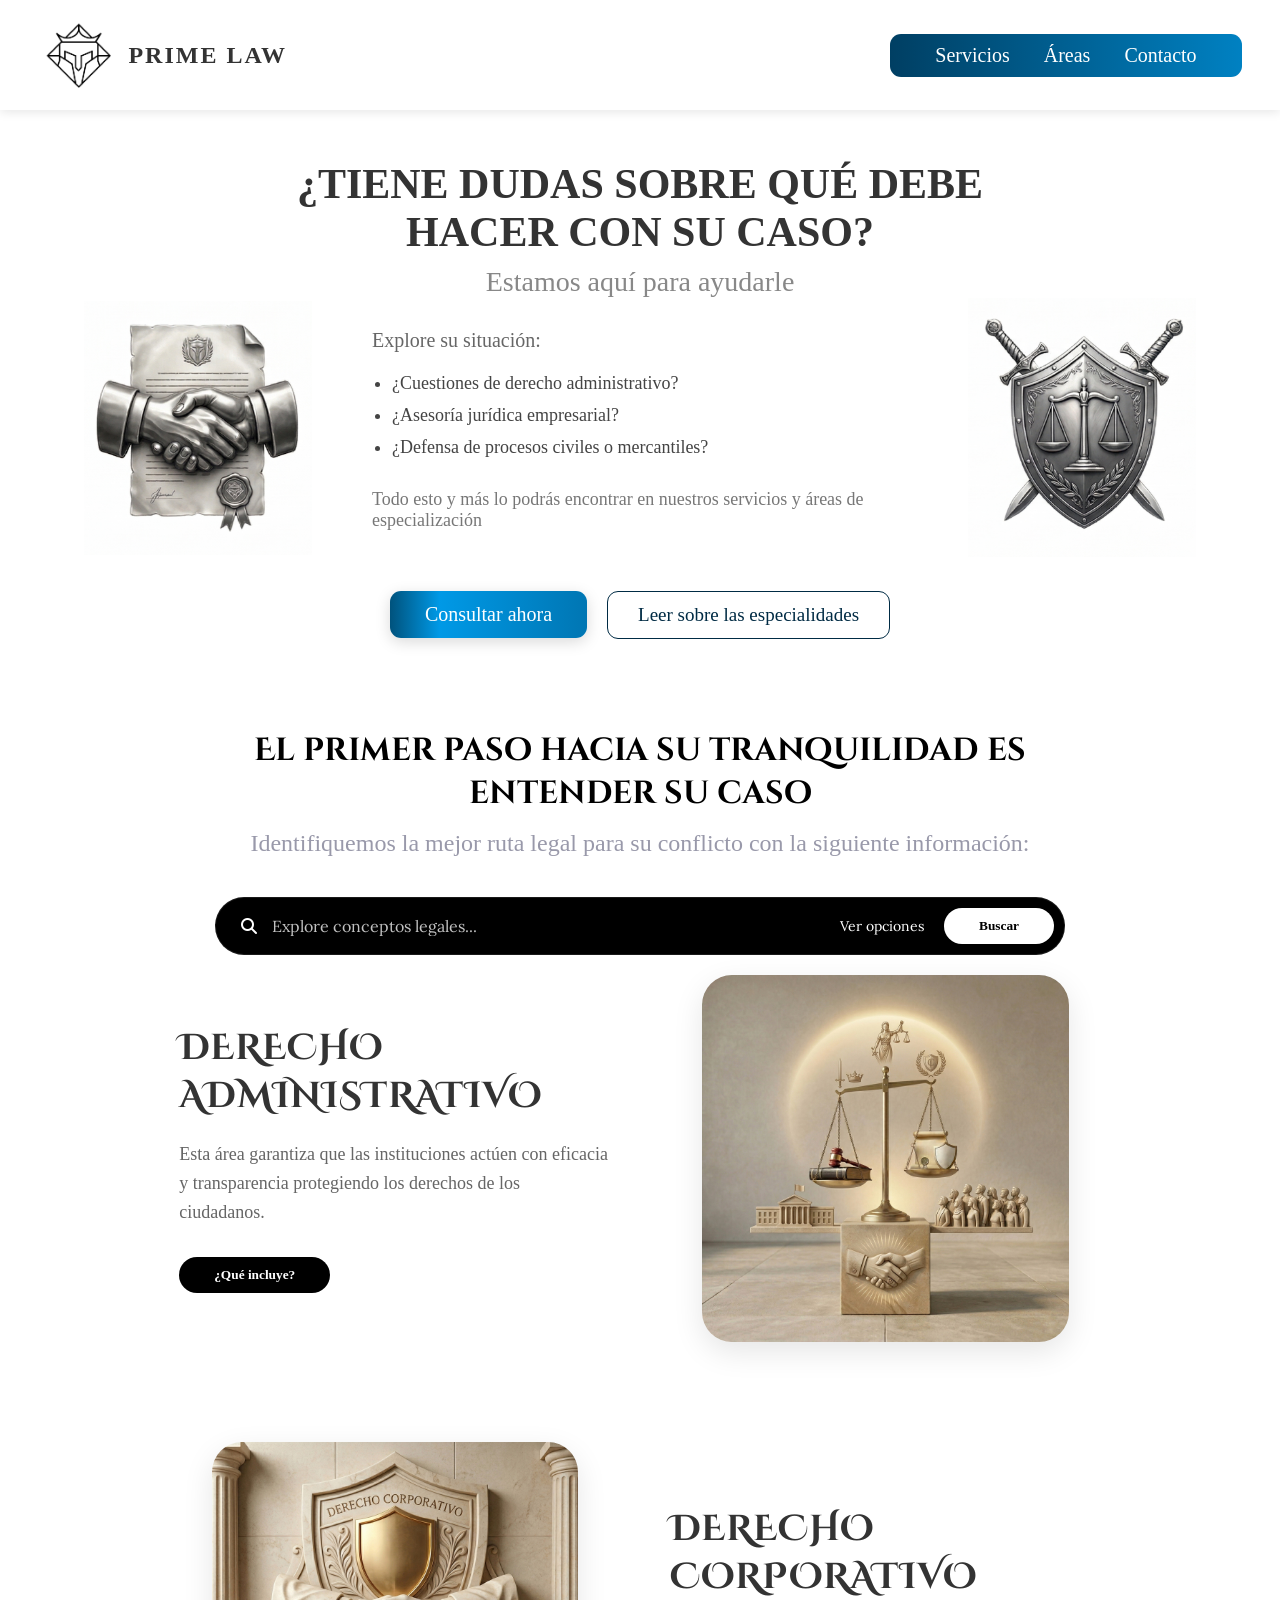
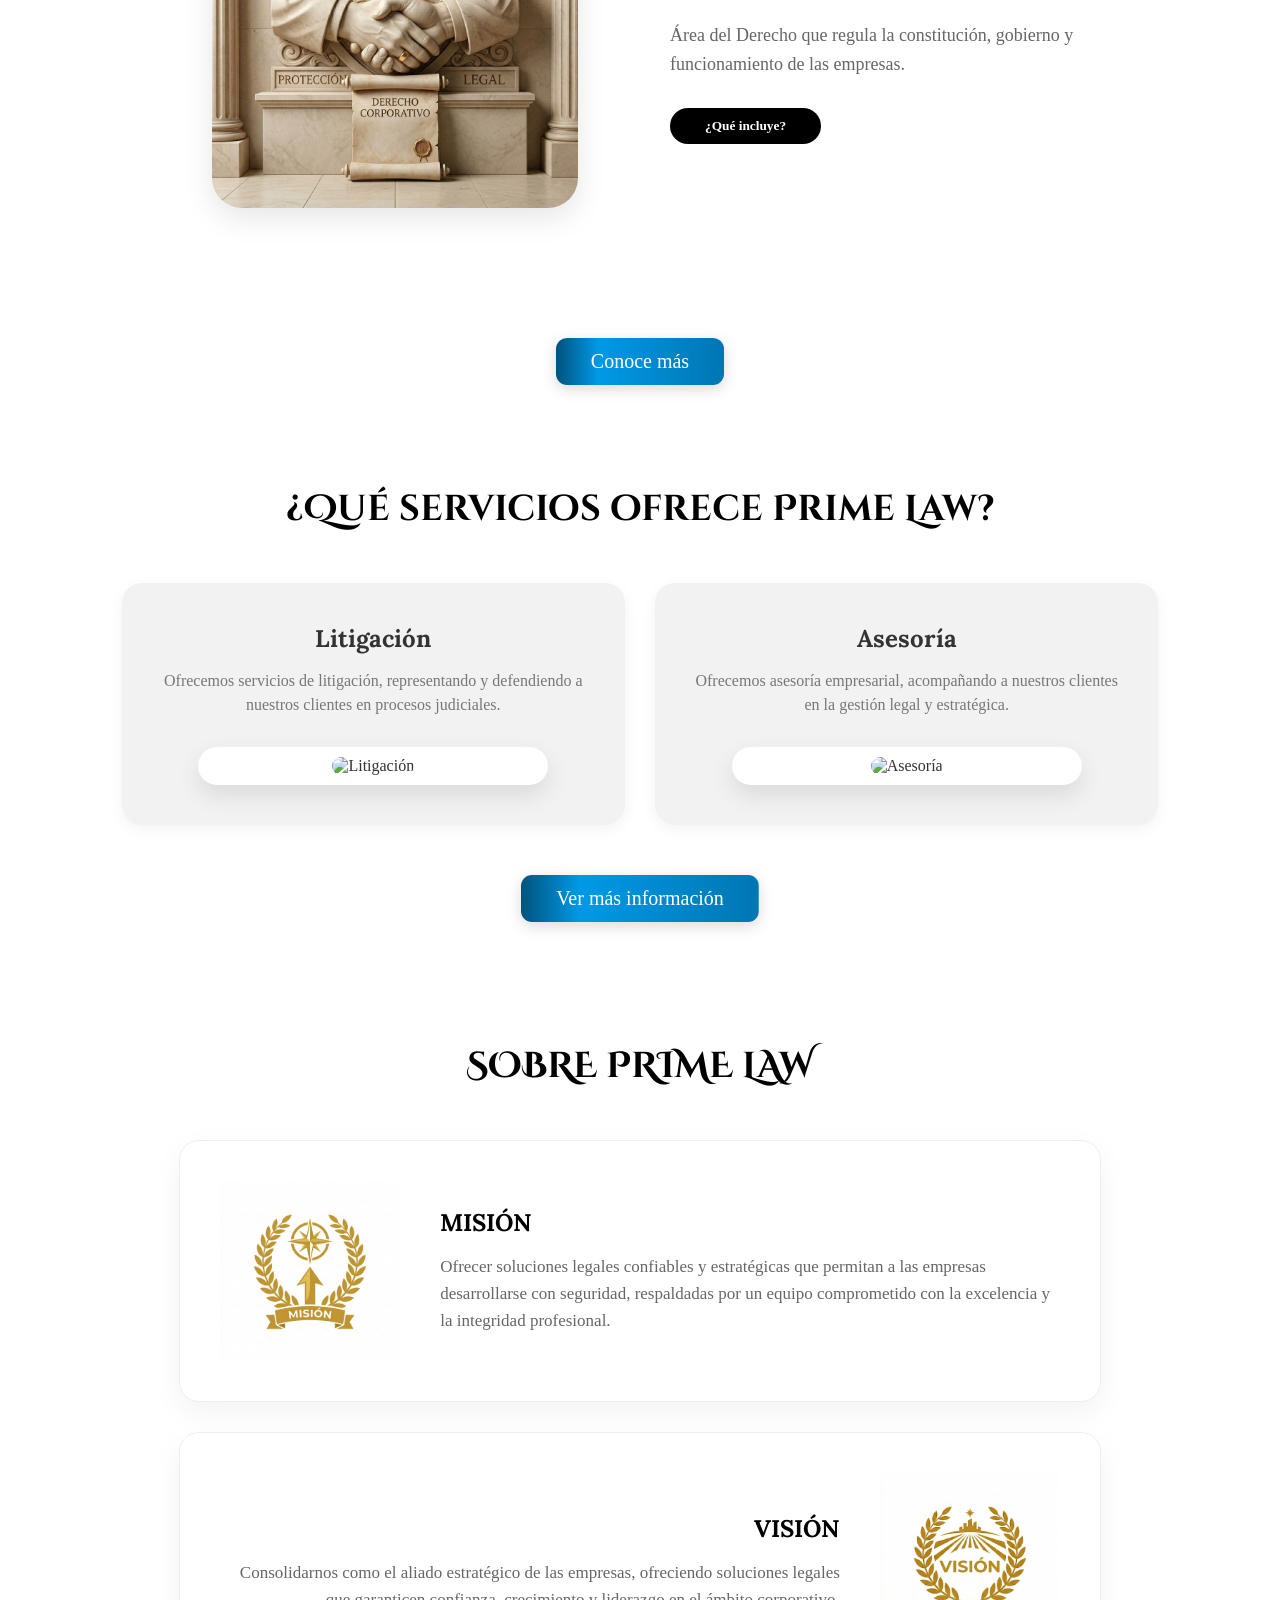
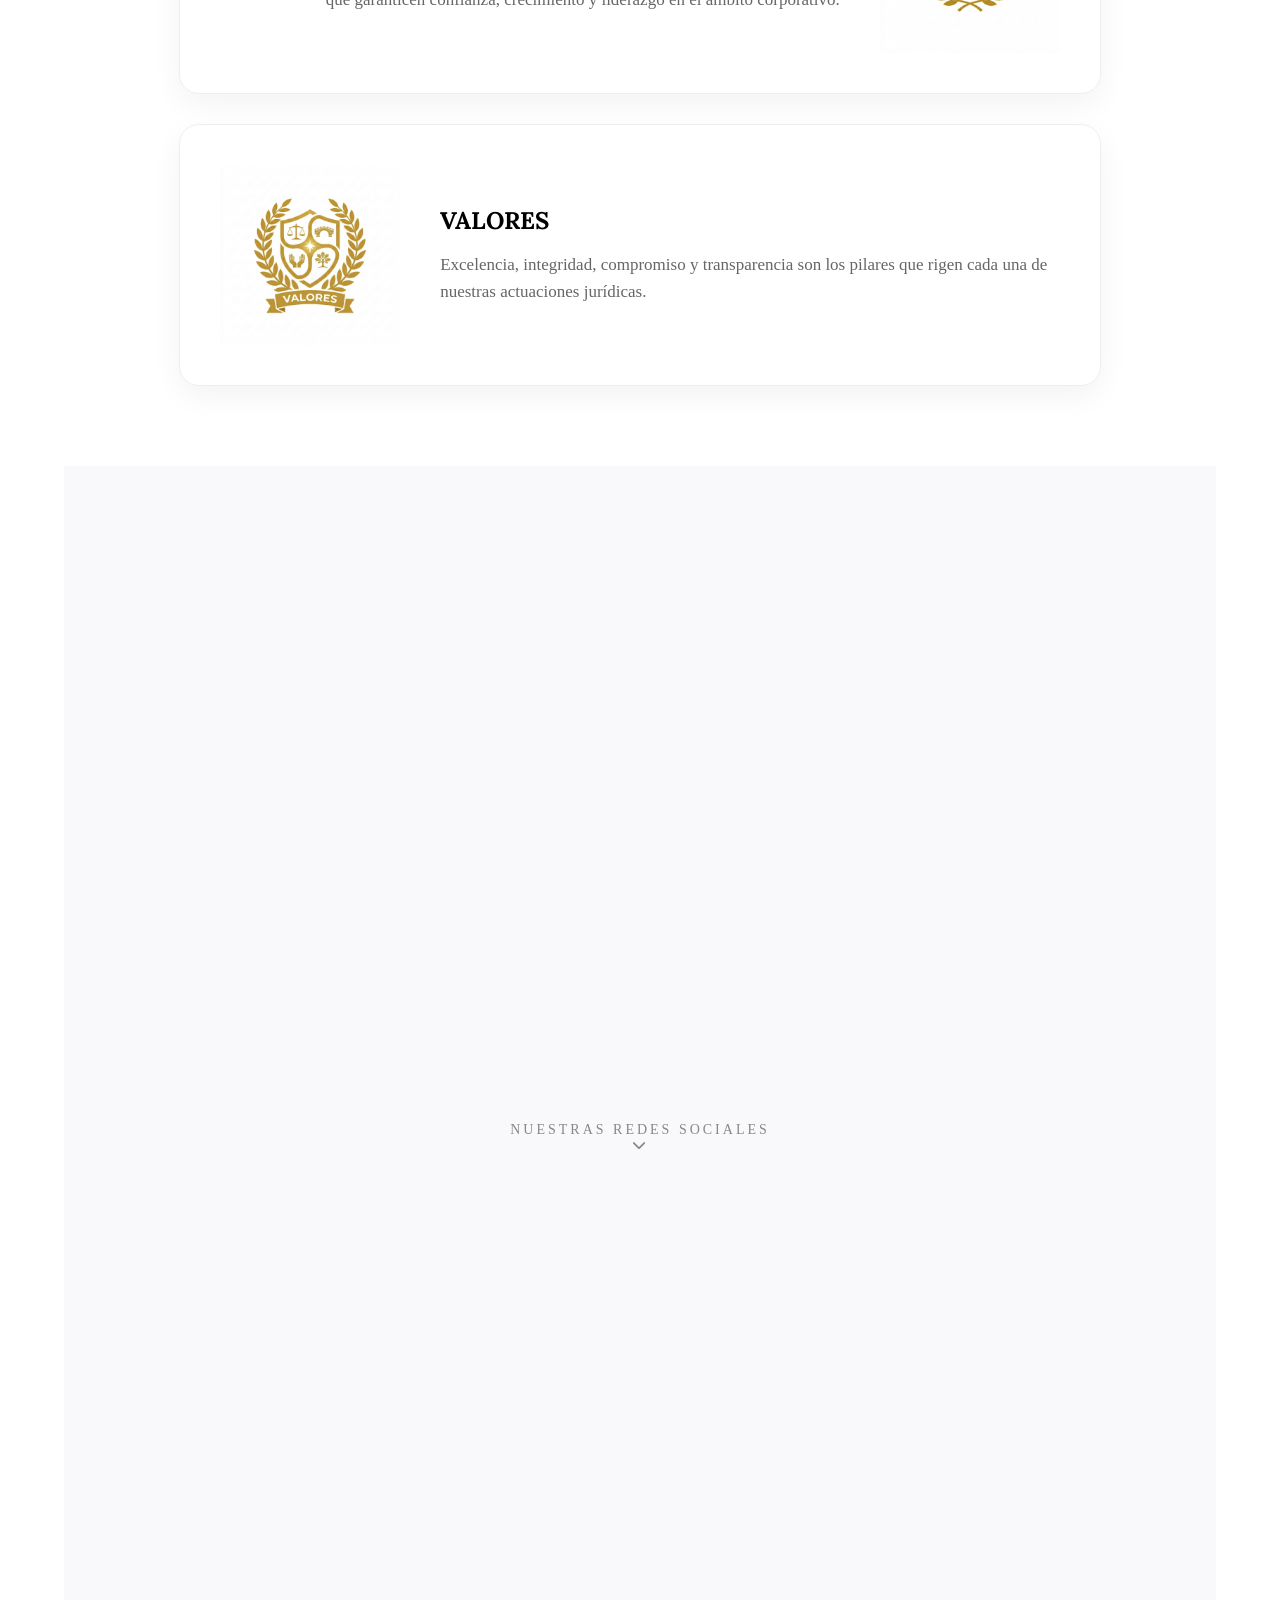
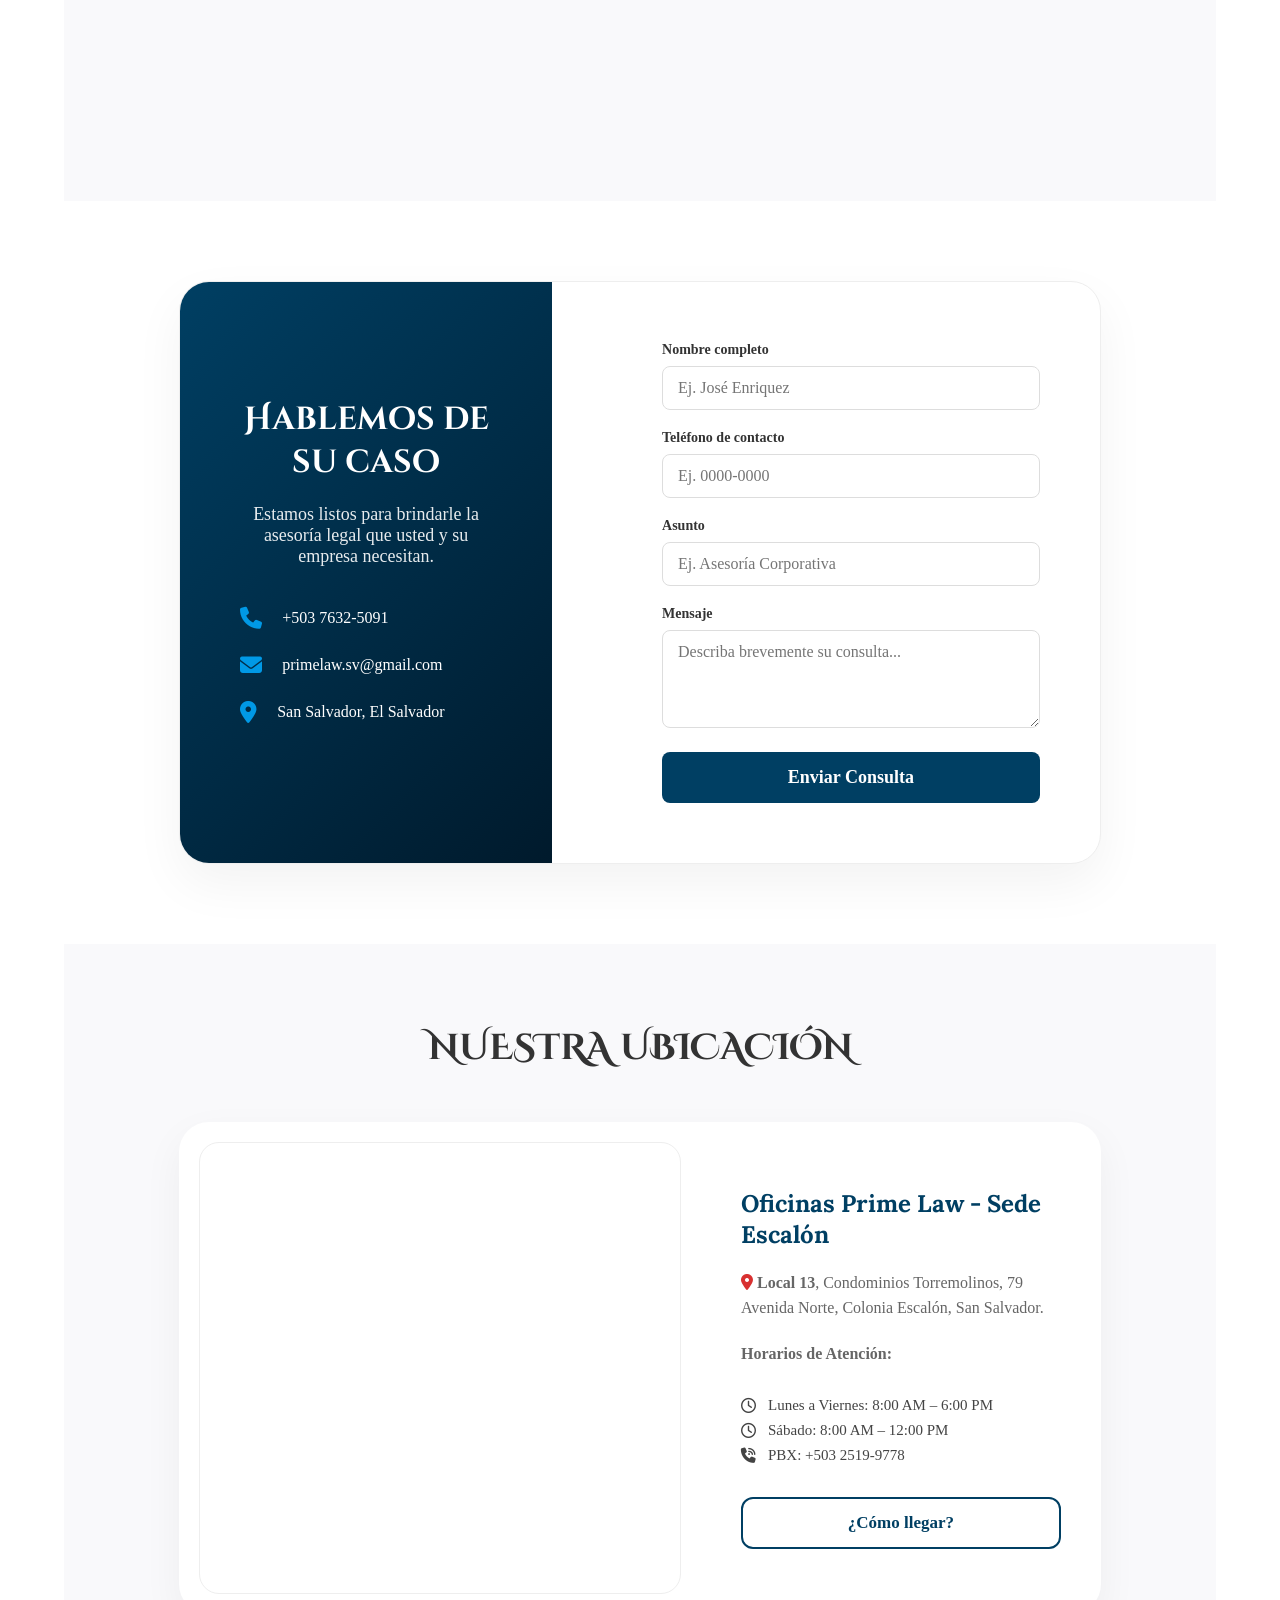
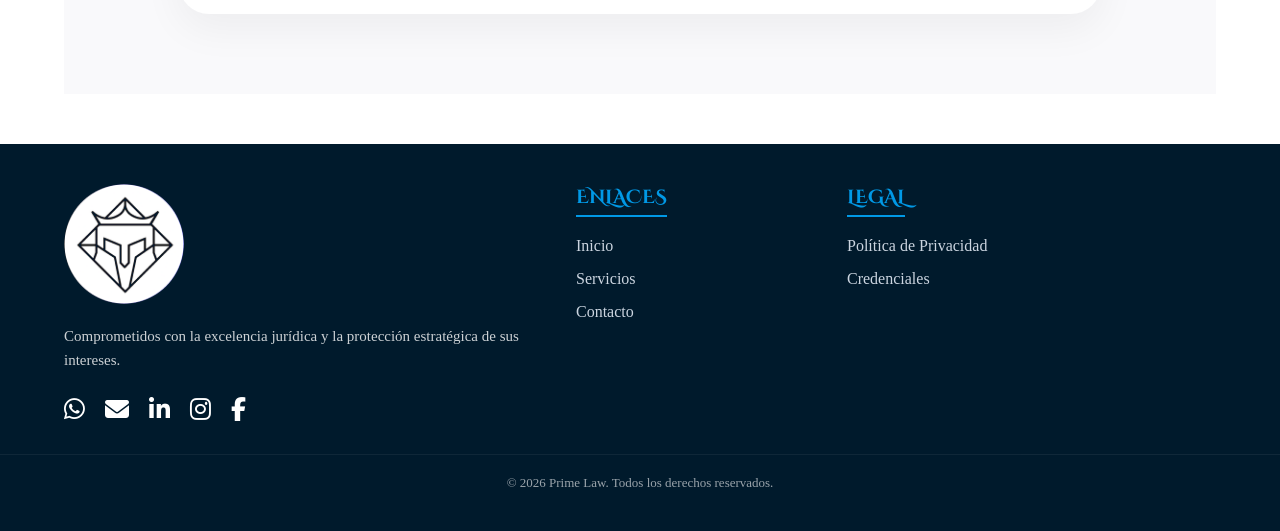
==== commit 409838c3: "Arreglos" ====
--- a/index.html
+++ b/index.html
@@ -3,24 +3,17 @@
 <head>
     <meta charset="UTF-8">
     <meta name="viewport" content="width=device-width, initial-scale=1.0">
-
     <title>Prime Law | Abogados y Notarios en El Salvador</title>
     <meta name="description" content="Asesoría jurídica integral en El Salvador. Especialistas en derecho administrativo, mercantil, civil y notariado. Dirección del Mtro. Ernesto Ramírez Guevara.">
     <meta name="keywords" content="Abogados El Salvador, Prime Law, Ernesto Ramirez Guevara, Derecho Administrativo El Salvador, Notario El Salvador">
-
-    <link rel="stylesheet" href="css/inicio.css">
+    <link rel="stylesheet" href="../css/inicio.css">
     <link rel="stylesheet" href="https://cdnjs.cloudflare.com/ajax/libs/font-awesome/6.4.0/css/all.min.css">
-
     <link rel="preconnect" href="https://fonts.googleapis.com">
     <link rel="preconnect" href="https://fonts.gstatic.com" crossorigin>
     <link href="https://fonts.googleapis.com/css2?family=Cinzel+Decorative:wght@400;700&family=Lora:ital,wght@0,400..700;1,400..700&display=swap" rel="stylesheet">
-    
-    <script src="https://cdn.jsdelivr.net/npm/@emailjs/browser@3/dist/email.min.js" defer></script>
-
     <link rel="icon" type="image/png" href="../images/logo-sin-fondo.png">
     <link rel="shortcut icon" href="../images/logo-sin-fondo.png">
     <link rel="apple-touch-icon" href="../images/logo-sin-fondo.png">
-
     <meta name="google-site-verification" content="Ef4DvOmjxTXYT26gHfHV0XZG6VTzVd8PGVqTgjQ-v84" />
 </head>
 <body>
@@ -185,7 +178,7 @@
                     <li>Máster en Derecho Empresarial</li>
                 </ul>
                 <p class="frase-personal">
-                    La búsqueda de un experto en diversos tipos de derechos puede llegar a ser exhaustiva; 
+                    La búsqueda de un experto en diversas áreas del Derecho puede llegar a ser exhaustiva; 
                     pero no te preocupes, estoy aquí para ayudarte.
                 </p>
                 <a href="../html/perfil.html" style="text-decoration: none;">
@@ -262,7 +255,7 @@
             </div>
 
             <div class="columna-formulario revelar-der">
-                <form action="#">
+                <form id="formulario-prime">
                     <div class="grupo-entrada">
                         <label>Nombre completo</label>
                         <input type="text" placeholder="Ej. José Enriquez" required>
@@ -371,6 +364,7 @@
     </footer>   
 
     <script src="https://cdn.jsdelivr.net/npm/@supabase/supabase-js@2"></script>
+    <script src="https://cdn.jsdelivr.net/npm/@emailjs/browser@3/dist/email.min.js"></script>
     <script src="../js/formulario.js"></script>
 
     <script>
@@ -405,6 +399,6 @@
         }
     }, false);
     </script>
-    
+
 </body>
 </html>
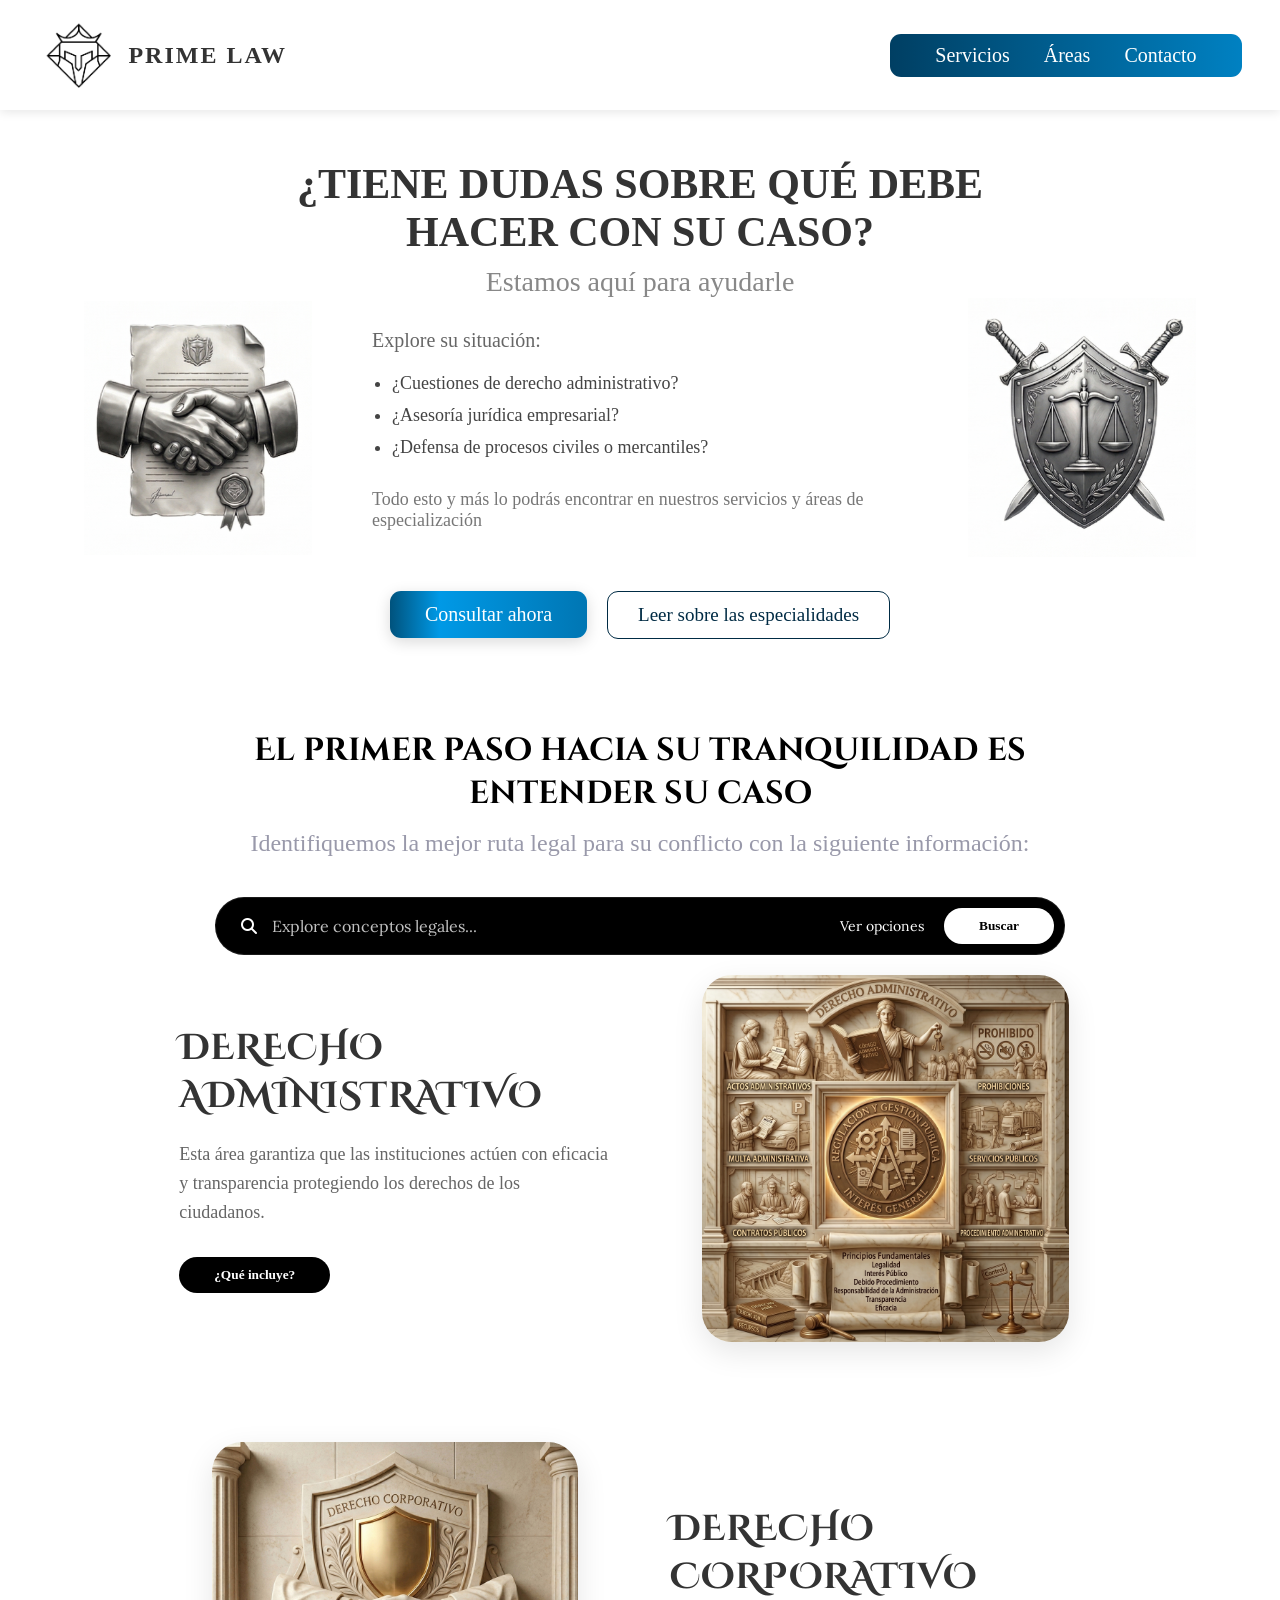
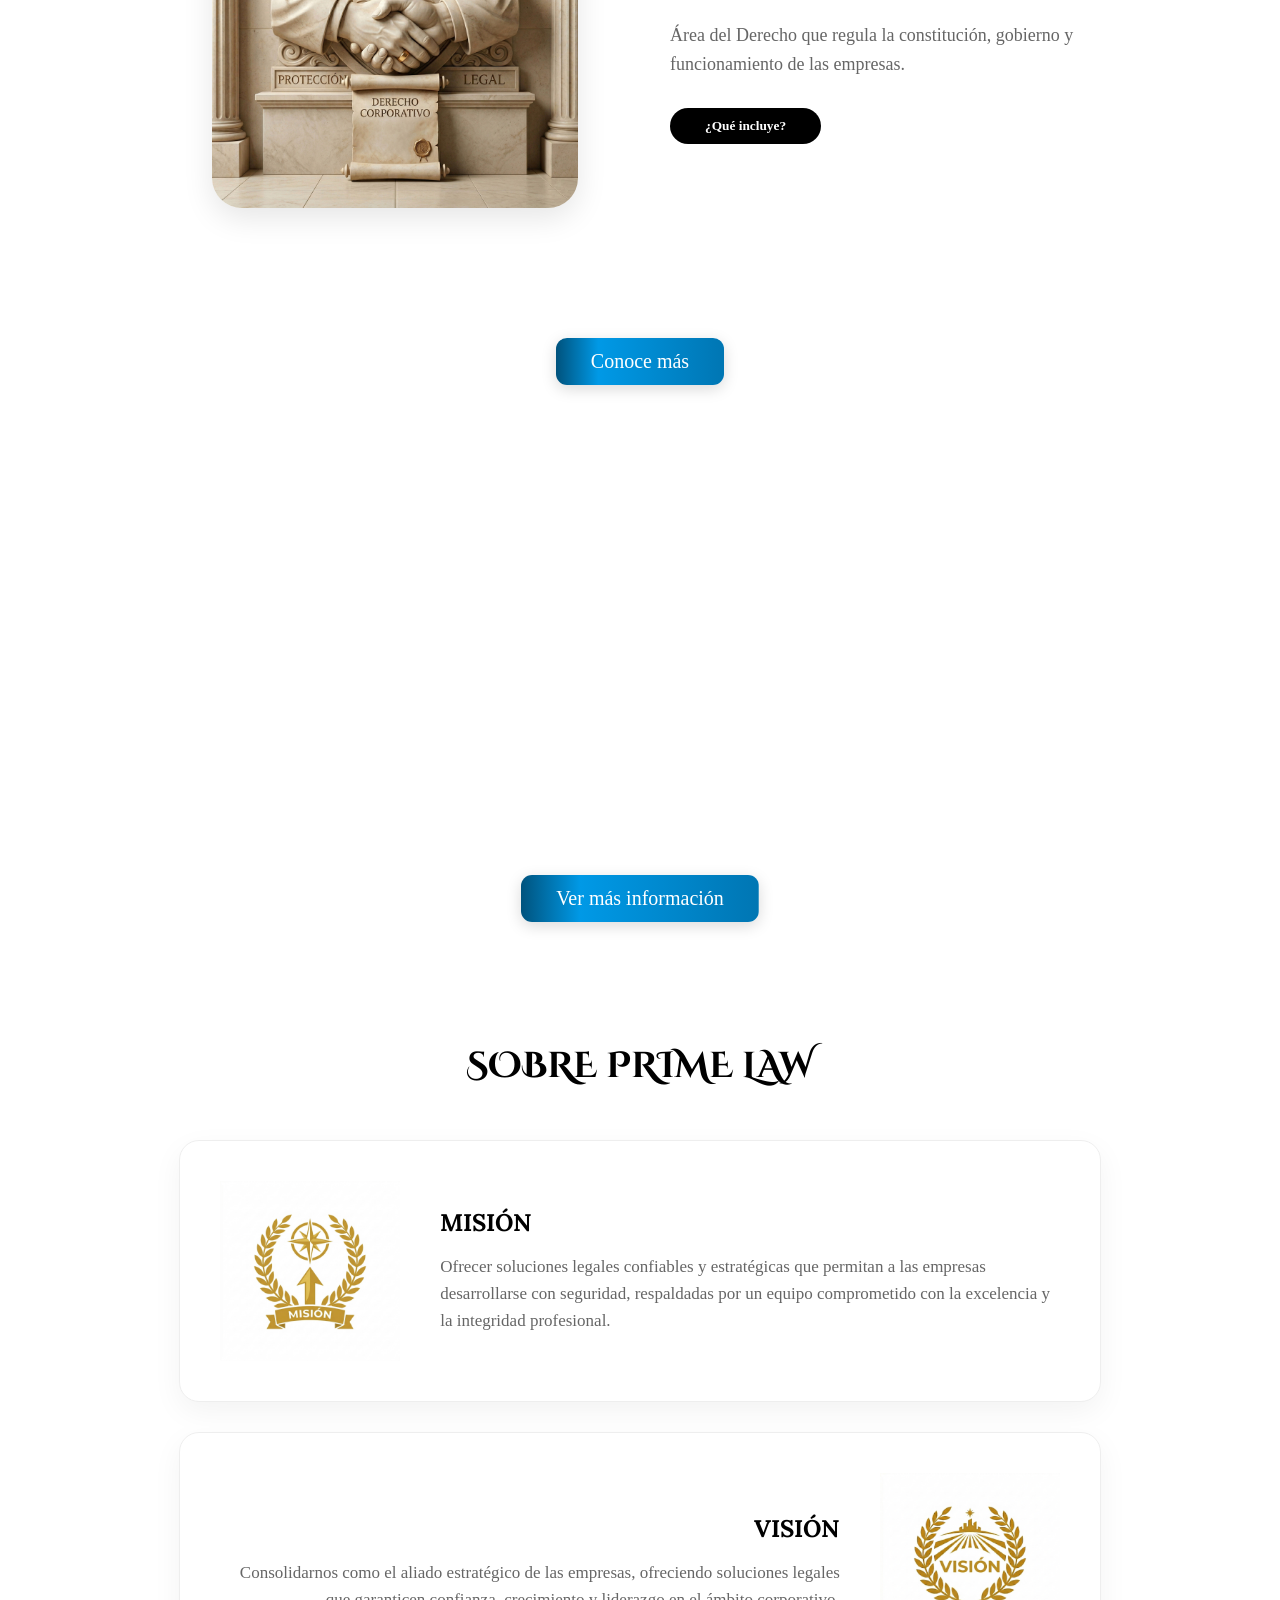
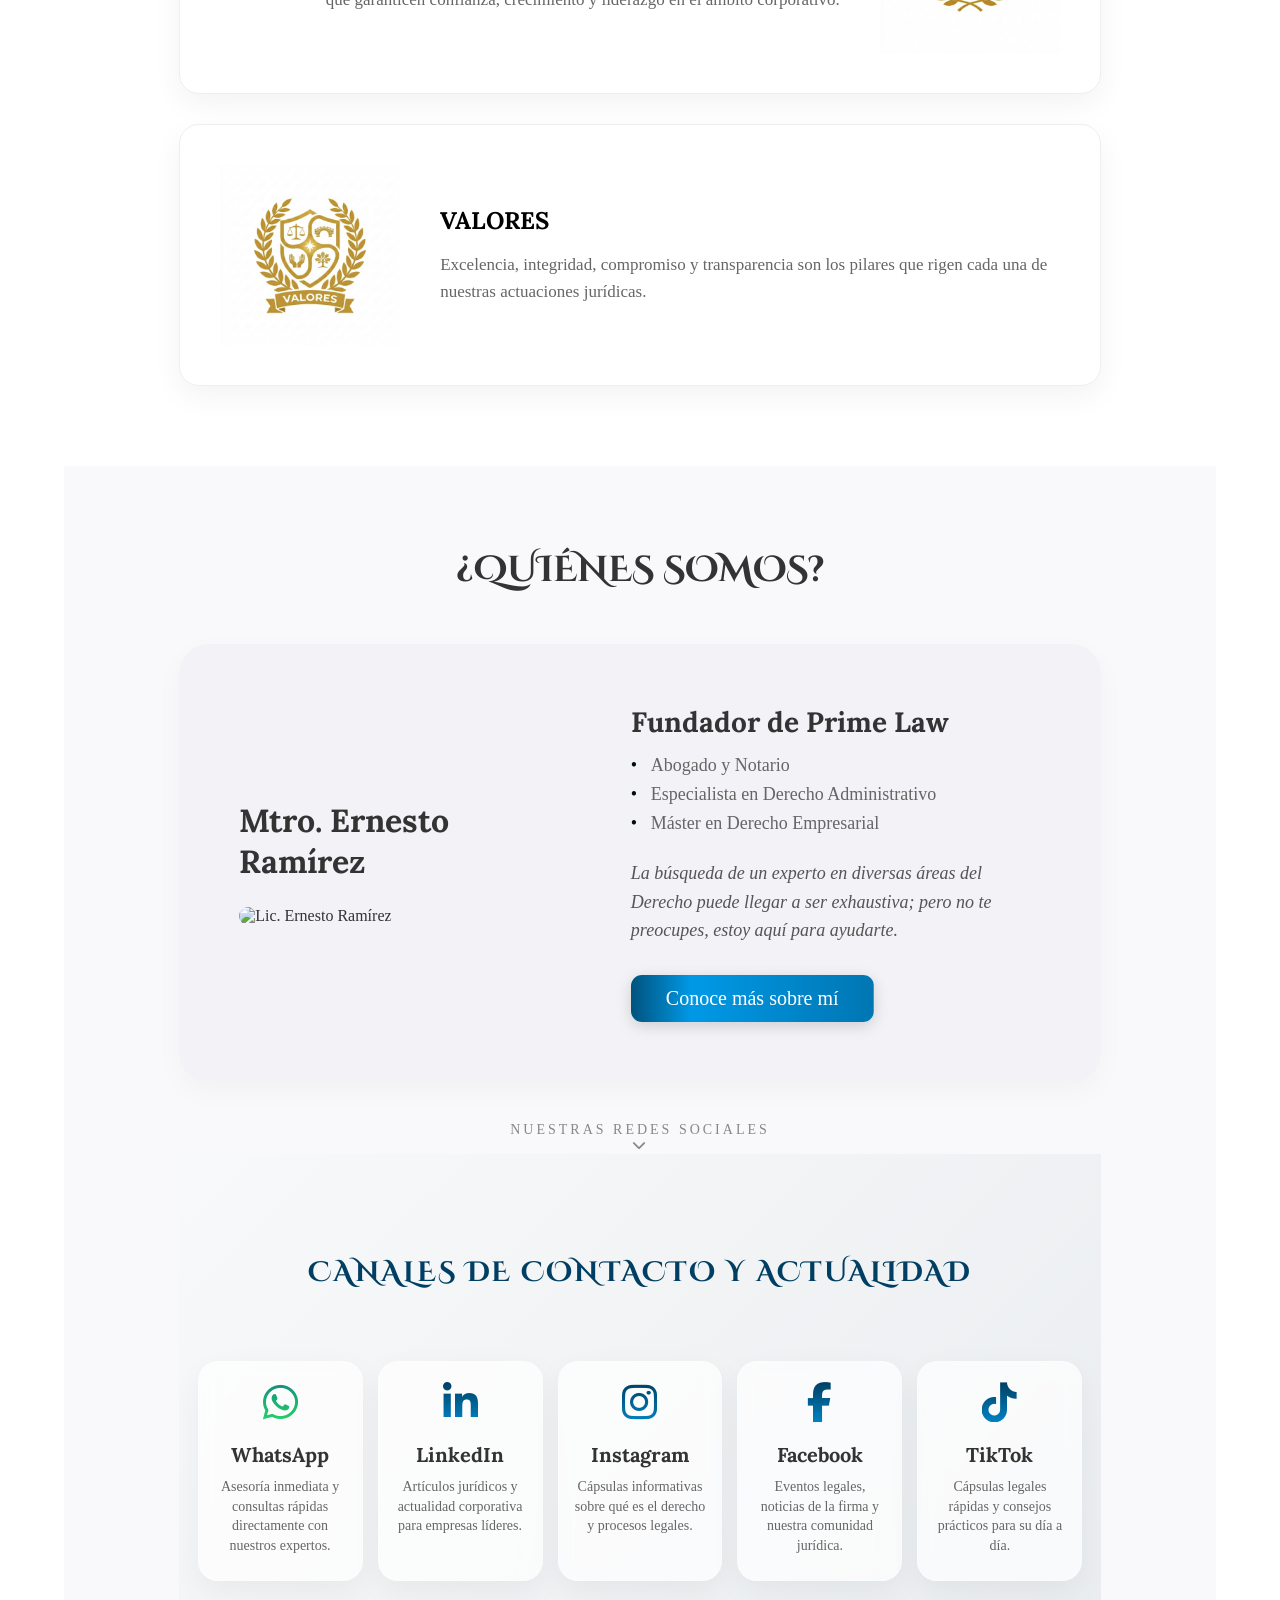
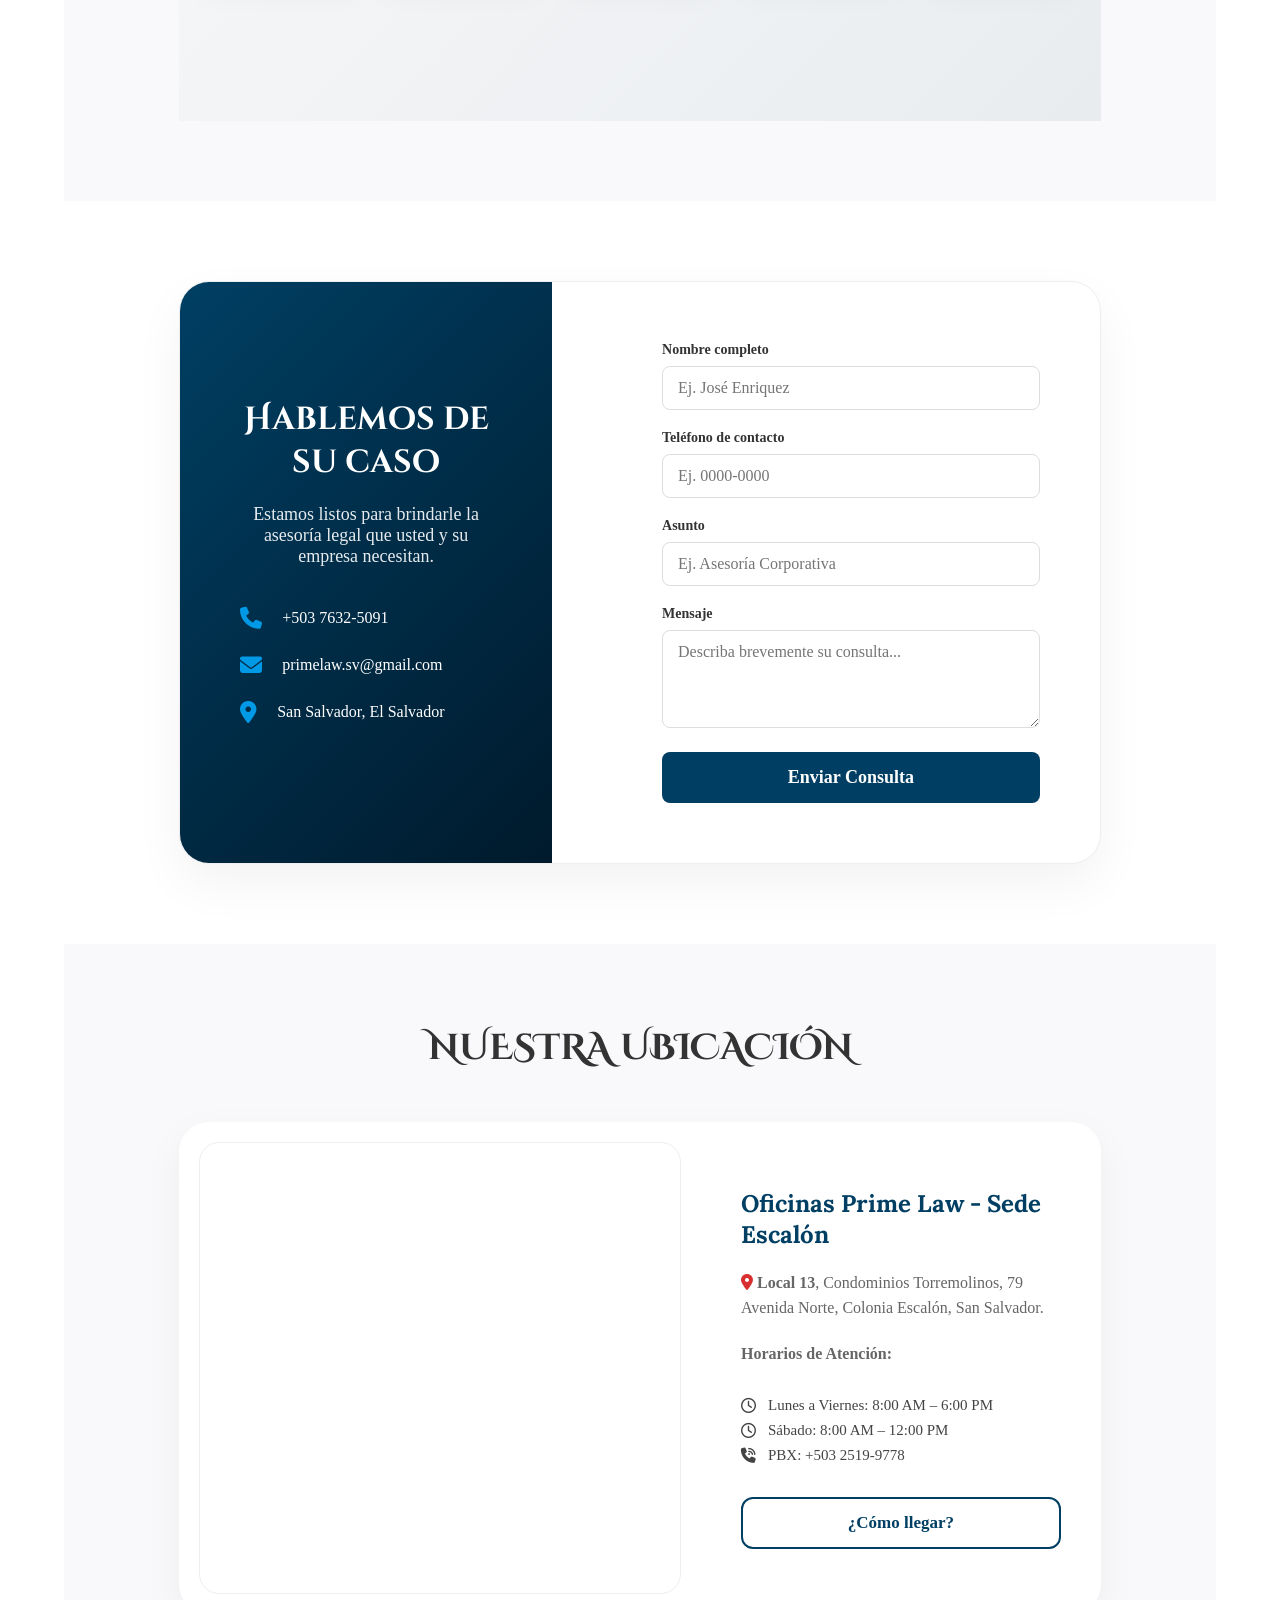
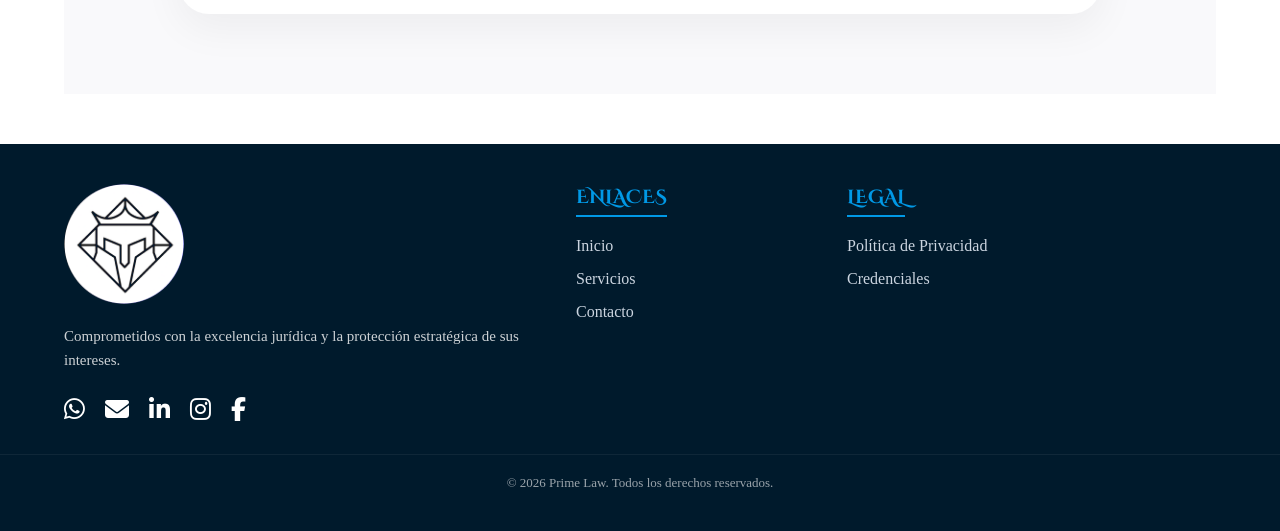
==== commit dfb5eb35: "Update index.html" ====
--- a/index.html
+++ b/index.html
@@ -194,7 +194,7 @@
             
             <div class="contenedor-redes-flotantes">
                 
-                <a href="https://wa.me/50325199778" target="_blank" class="tarjeta-red whatsapp revelar-izq">
+                <a href="https://wa.me/50376325091" target="_blank" class="tarjeta-red whatsapp revelar-izq">
                     <i class="fa-brands fa-whatsapp"></i>
                     <h4>WhatsApp</h4>
                     <p>Asesoría inmediata y consultas rápidas directamente con nuestros expertos.</p>
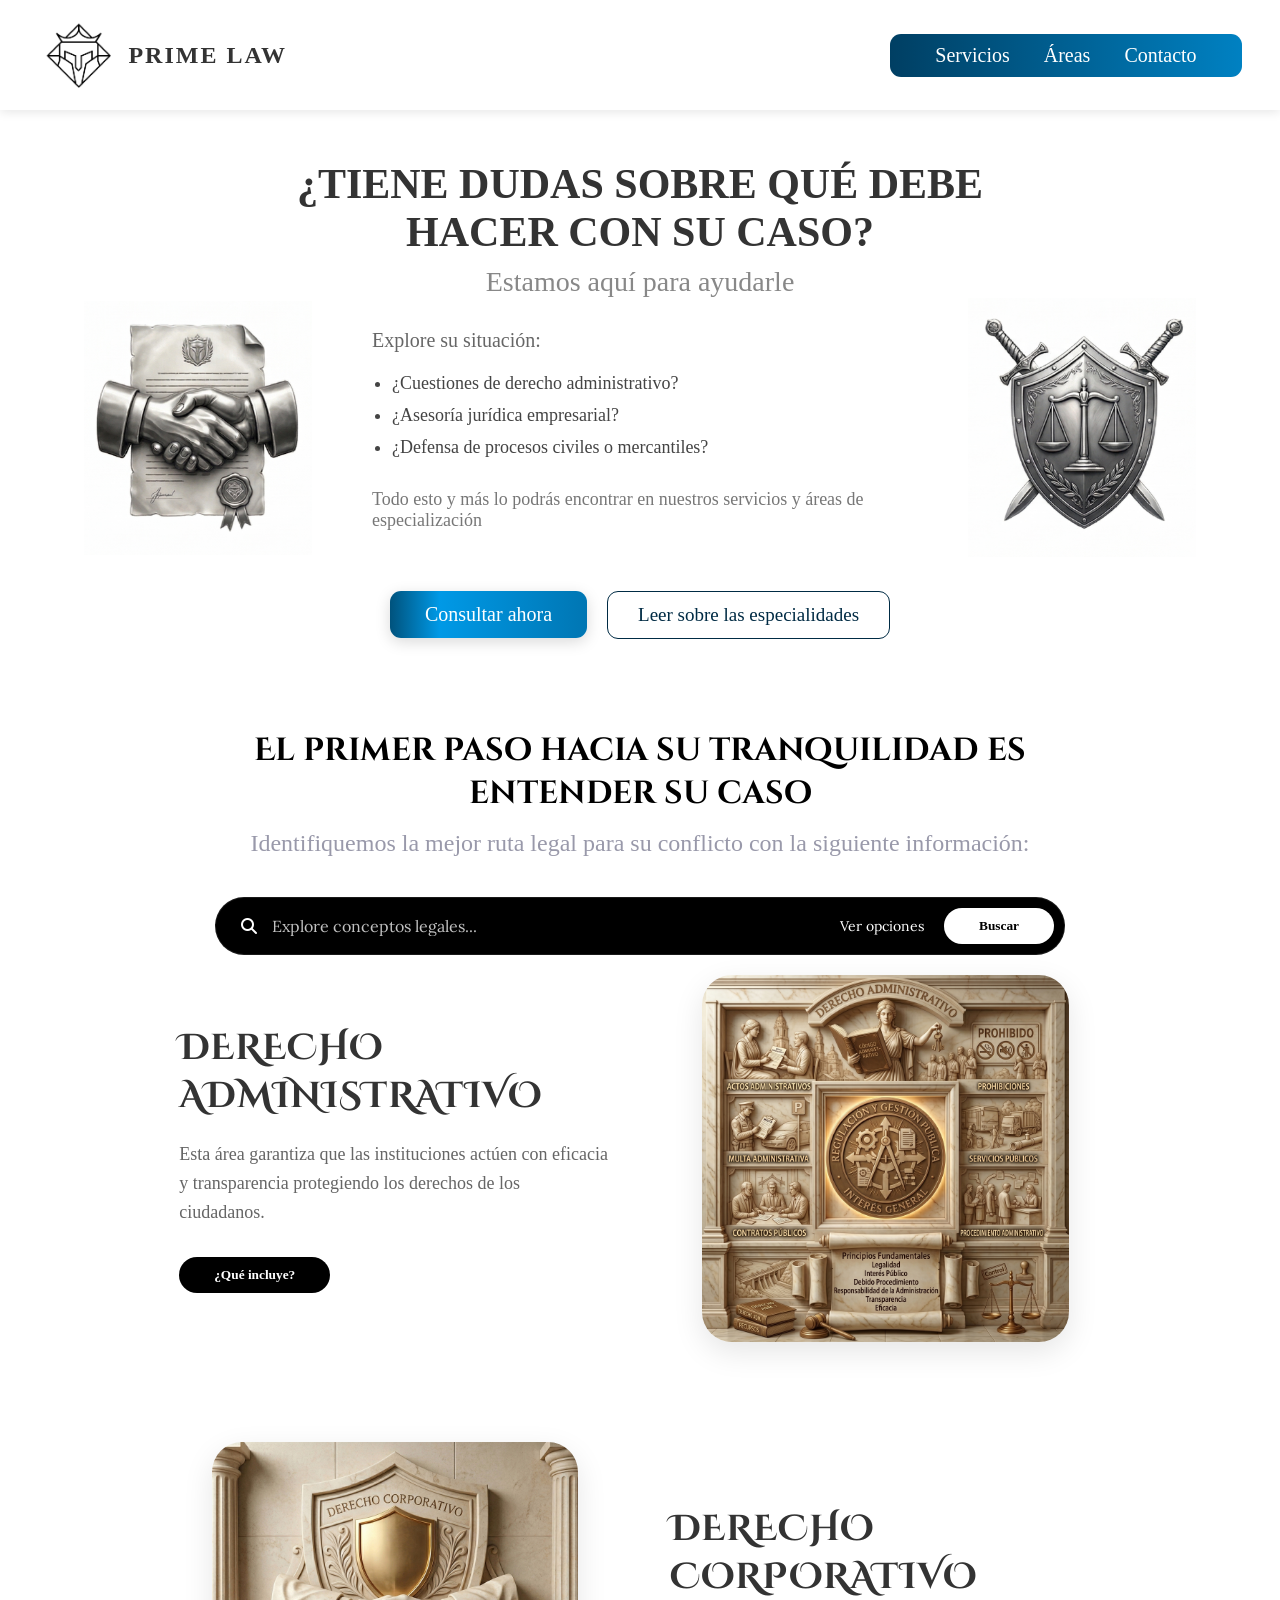
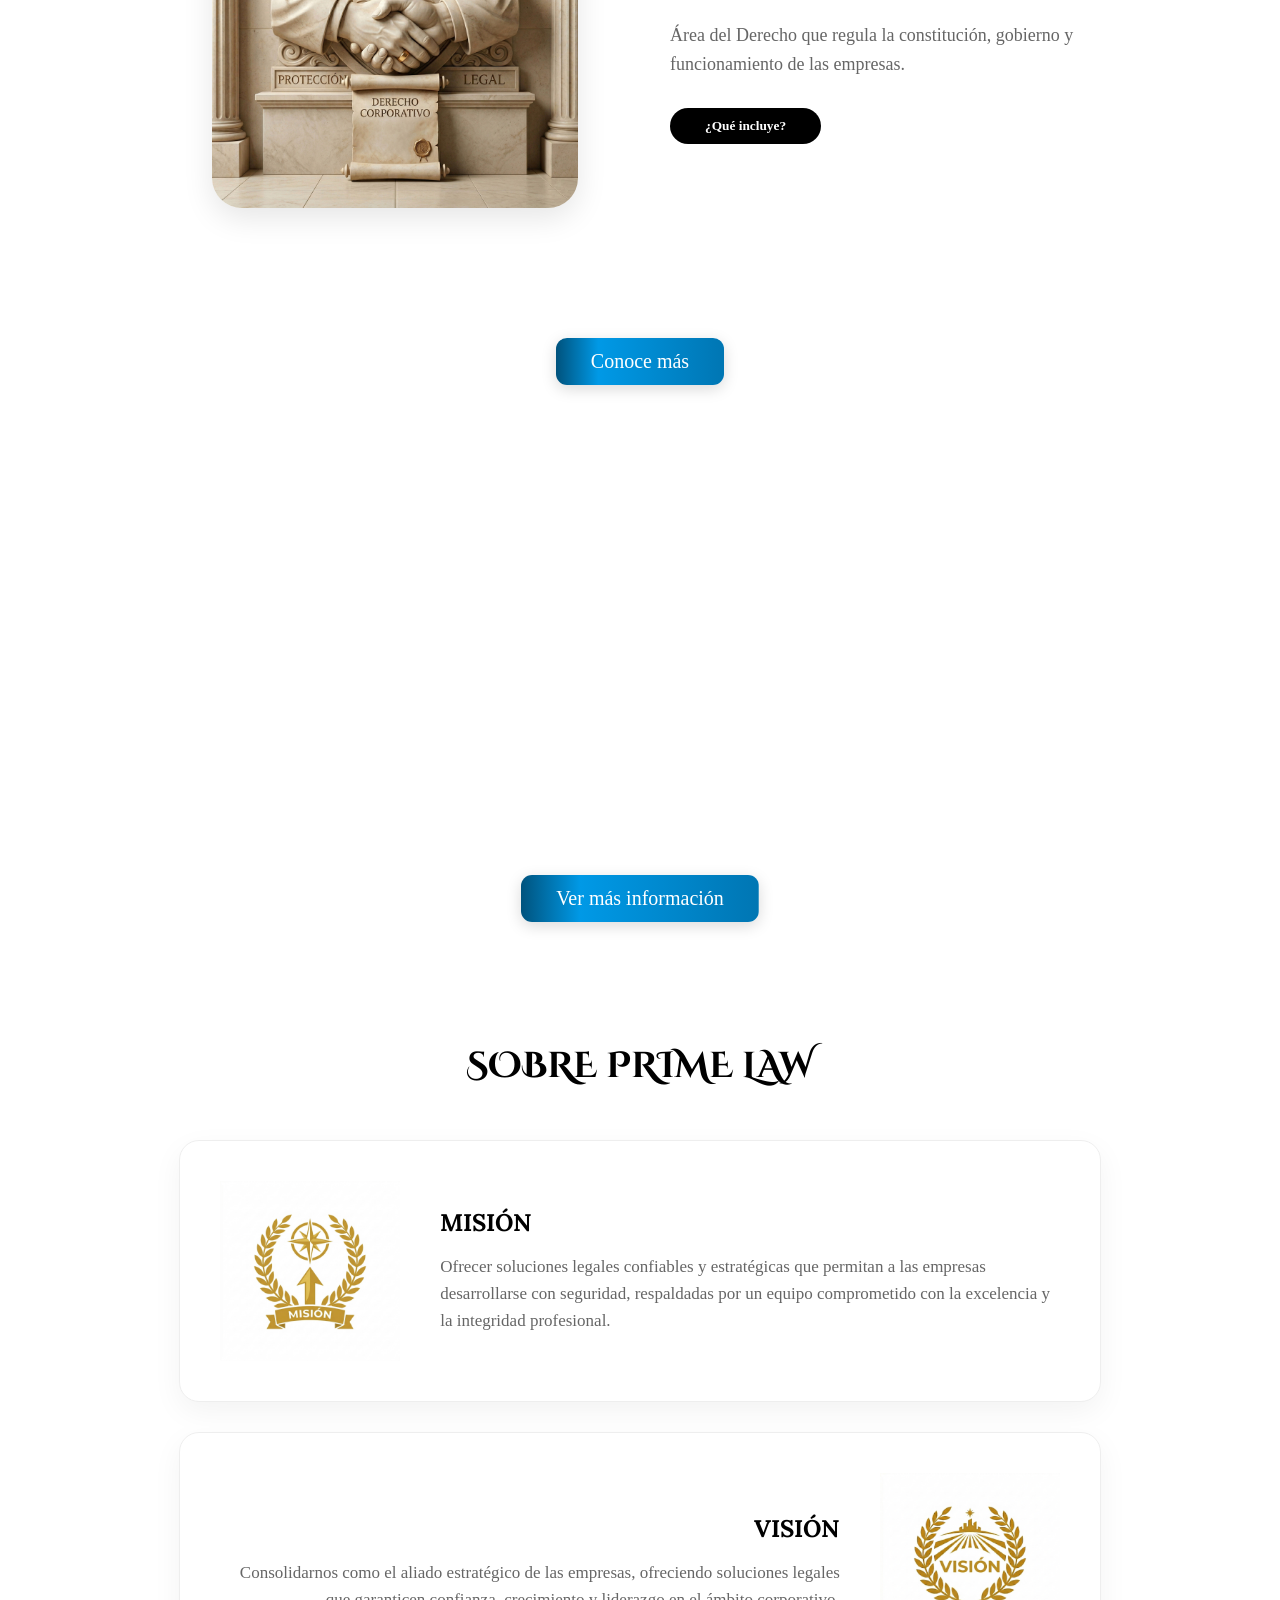
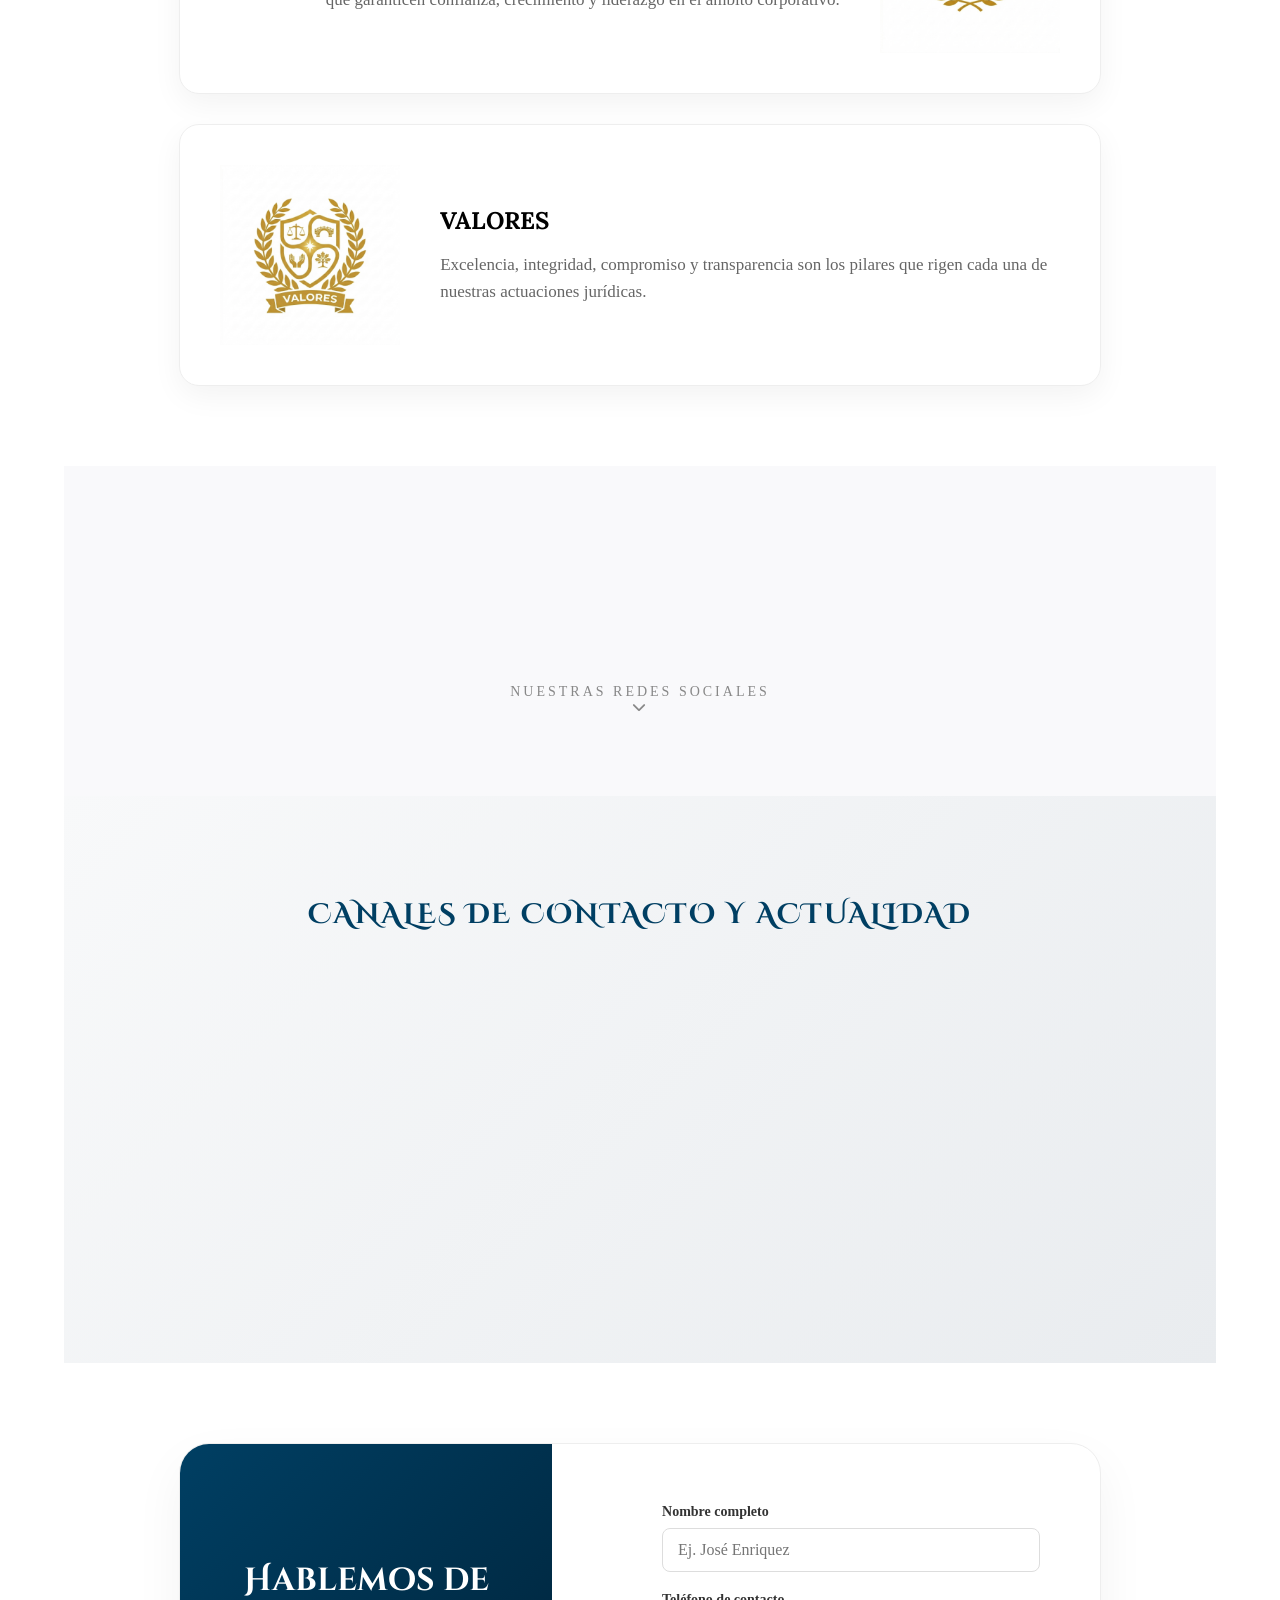
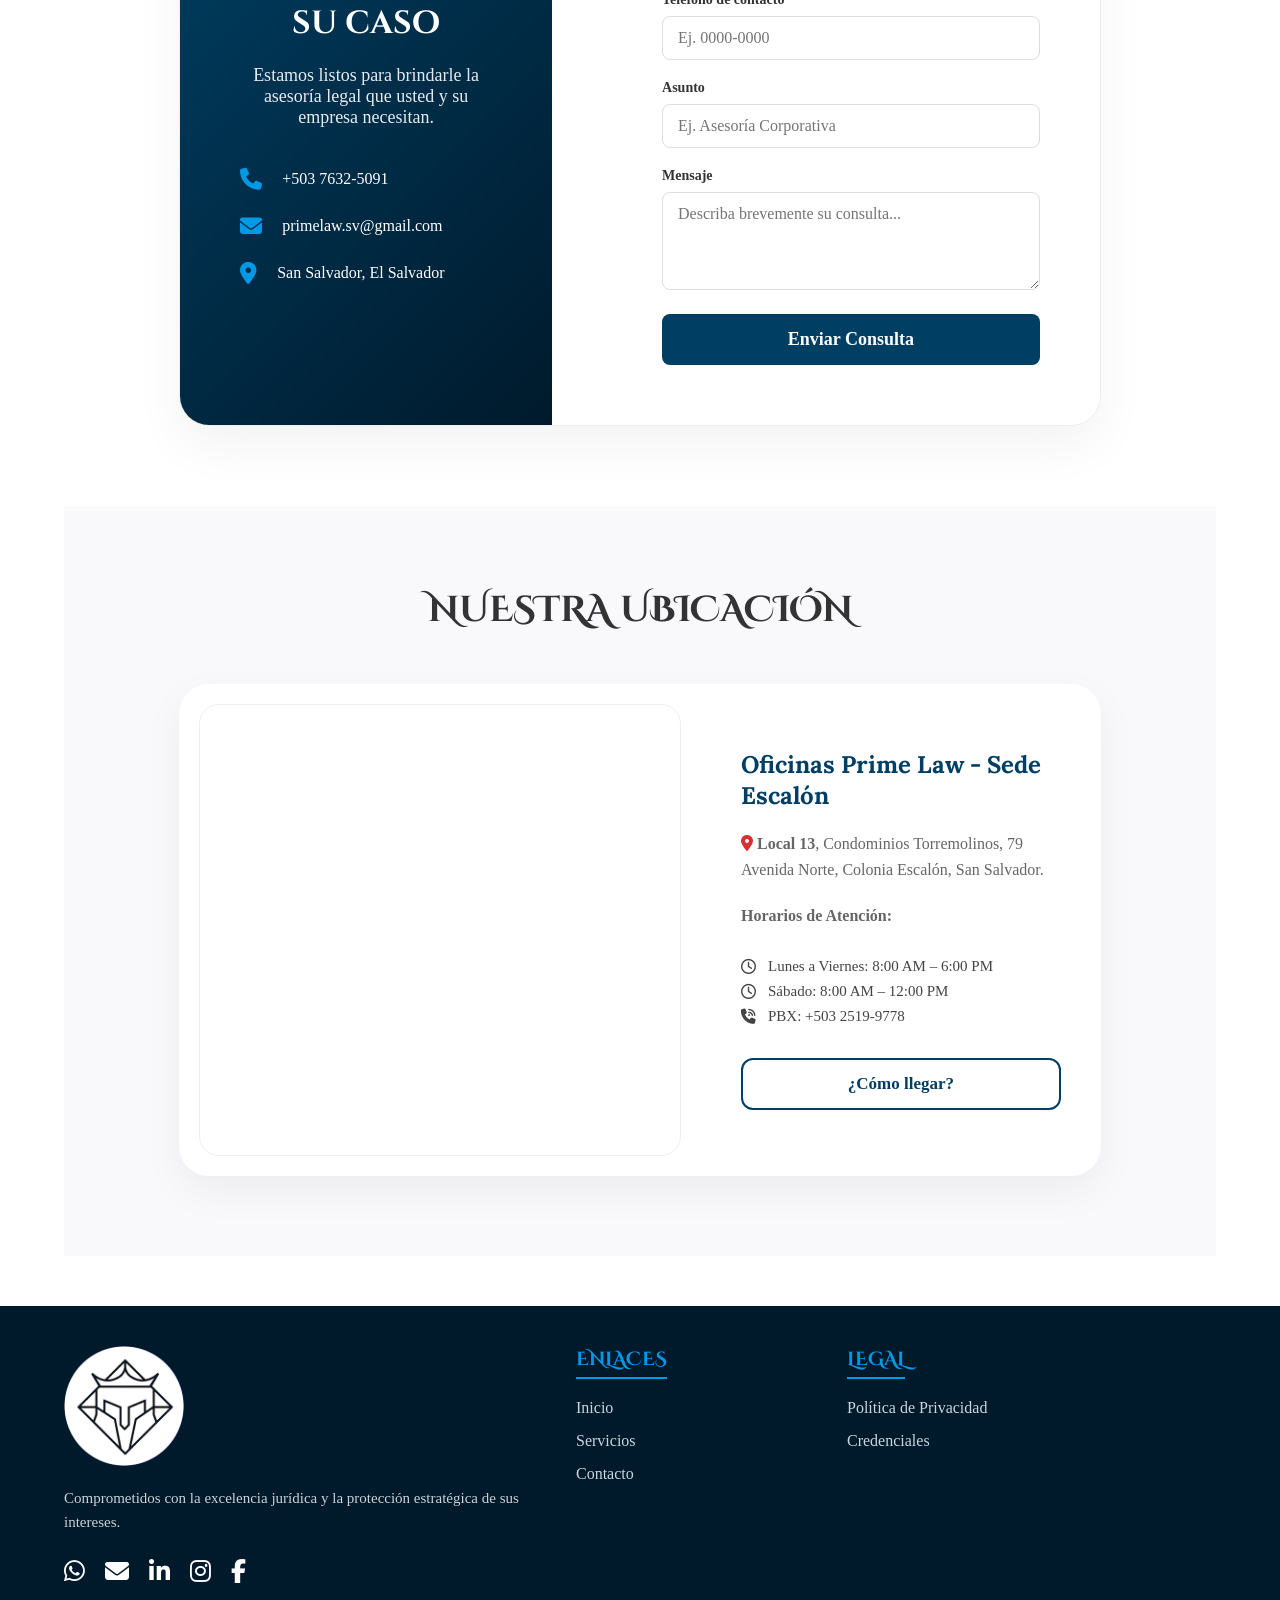
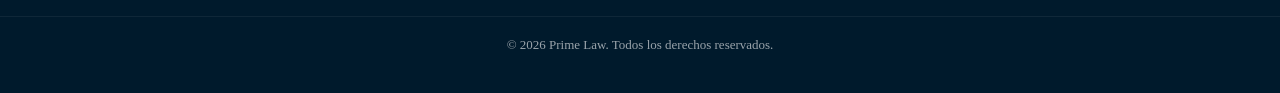
==== commit 78685ae1: "Quienes somos" ====
--- a/index.html
+++ b/index.html
@@ -161,33 +161,27 @@
             </div>
         </section>
 
+        <link rel="stylesheet" href="https://cdn.jsdelivr.net/npm/swiper@11/swiper-bundle.min.css" />
+
         <section class="seccion-quienes-somos">
-        <h2 class="titulo-quienes revelar">¿QUIÉNES SOMOS?</h2>
-
-        <div class="tarjeta-fundador revelar">
-            <div class="contenedor-foto-perfil revelar-izq">
-                <h3 class="nombre-lic">Mtro. Ernesto Ramírez</h3>
-                <img src="../images/ernesto_elegante.png" alt="Lic. Ernesto Ramírez" class="foto-perfil">
-            </div>
-
-            <div class="info-fundador revelar-der">
-                <h3 class="cargo-fundador">Fundador de Prime Law</h3>
-                <ul class="lista-titulos">
-                    <li>Abogado y Notario</li>
-                    <li>Especialista en Derecho Administrativo</li>
-                    <li>Máster en Derecho Empresarial</li>
-                </ul>
-                <p class="frase-personal">
-                    La búsqueda de un experto en diversas áreas del Derecho puede llegar a ser exhaustiva; 
-                    pero no te preocupes, estoy aquí para ayudarte.
-                </p>
-                <a href="../html/perfil.html" style="text-decoration: none;">
-                    <button class="boton-primario">Conoce más sobre mí</button>
-                </a>
-            </div>
-        </div>
-        
-        <p class="footer-redes">Nuestras redes sociales <br> <i class="fa-solid fa-chevron-down"></i></p>
+            <h2 class="titulo-quienes revelar">¿QUIÉNES SOMOS?</h2>
+
+            <div class="swiper swiper-equipo">
+                <div class="swiper-wrapper" id="contenedor-equipo">
+                    </div>
+
+                <div class="swiper-button-next"></div>
+                <div class="swiper-button-prev"></div>
+
+                <div class="swiper-pagination"></div>
+            </div>
+
+            <p class="footer-redes">Nuestras redes sociales <br> <i class="fa-solid fa-chevron-down"></i></p>
+        </section>
+
+        <script src="https://cdn.jsdelivr.net/npm/swiper@11/swiper-bundle.min.js"></script>
+
+        <script src="https://cdn.jsdelivr.net/npm/swiper@11/swiper-bundle.min.js"></script>
         
         <section class="seccion-redes-premium revelar" id="redes-sociales-pl">
             <h2 class="titulo-redes">CANALES DE CONTACTO Y ACTUALIDAD</h2>
--- a/css/inicio.css
+++ b/css/inicio.css
@@ -1425,3 +1425,33 @@
         line-height: 1.4;
     }
 }
+
+
+.swiper-equipo {
+    width: 100%;
+    padding: 20px 0 60px 0;
+    position: relative;
+}
+
+.swiper-button-next, .swiper-button-prev {
+    color: #003f63 !important;
+    transform: scale(0.9);
+}
+
+.swiper-pagination-bullet {
+    background: #555 !important;
+    opacity: 0.5;
+}
+
+.swiper-pagination-bullet-active {
+    background: #c5a059 !important;
+    opacity: 1;
+    width: 12px;
+    border-radius: 5px;
+}
+
+@media (max-width: 768px) {
+    .swiper-button-next, .swiper-button-prev {
+        display: none;
+    }
+}
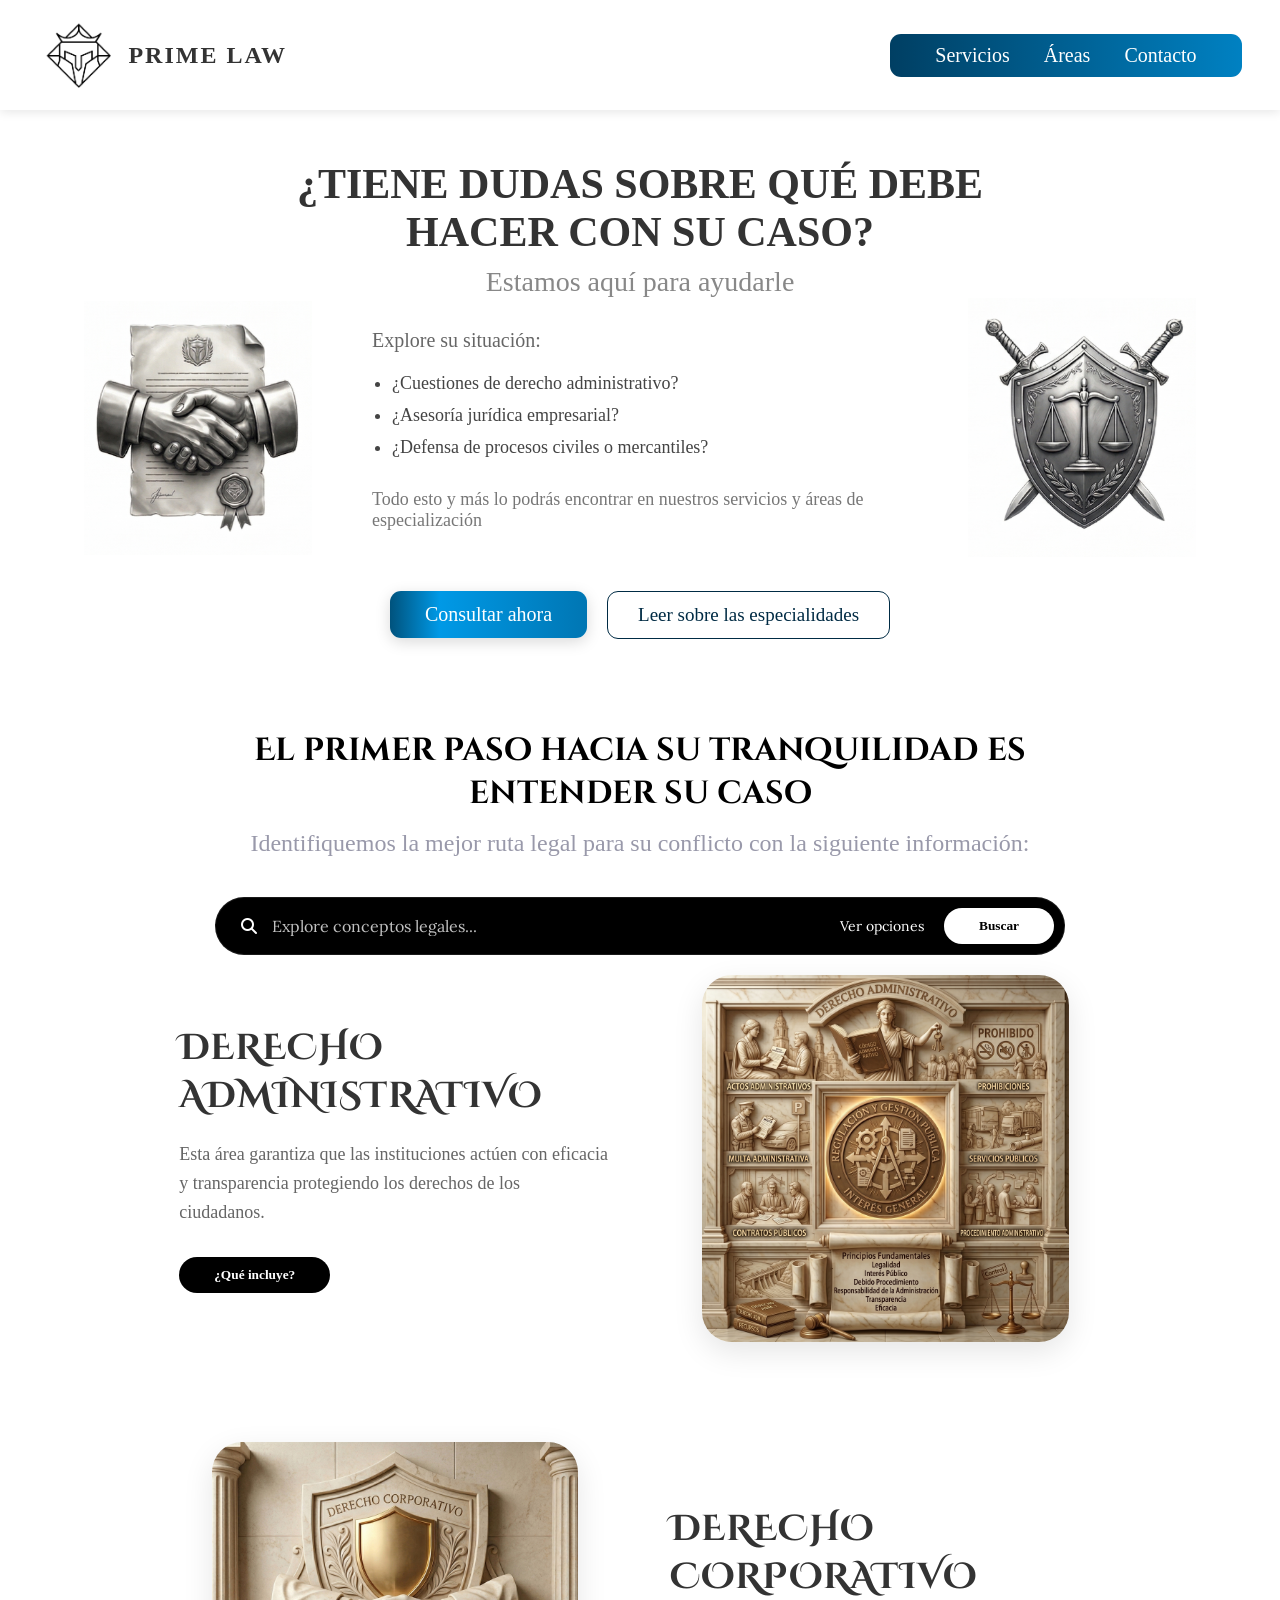
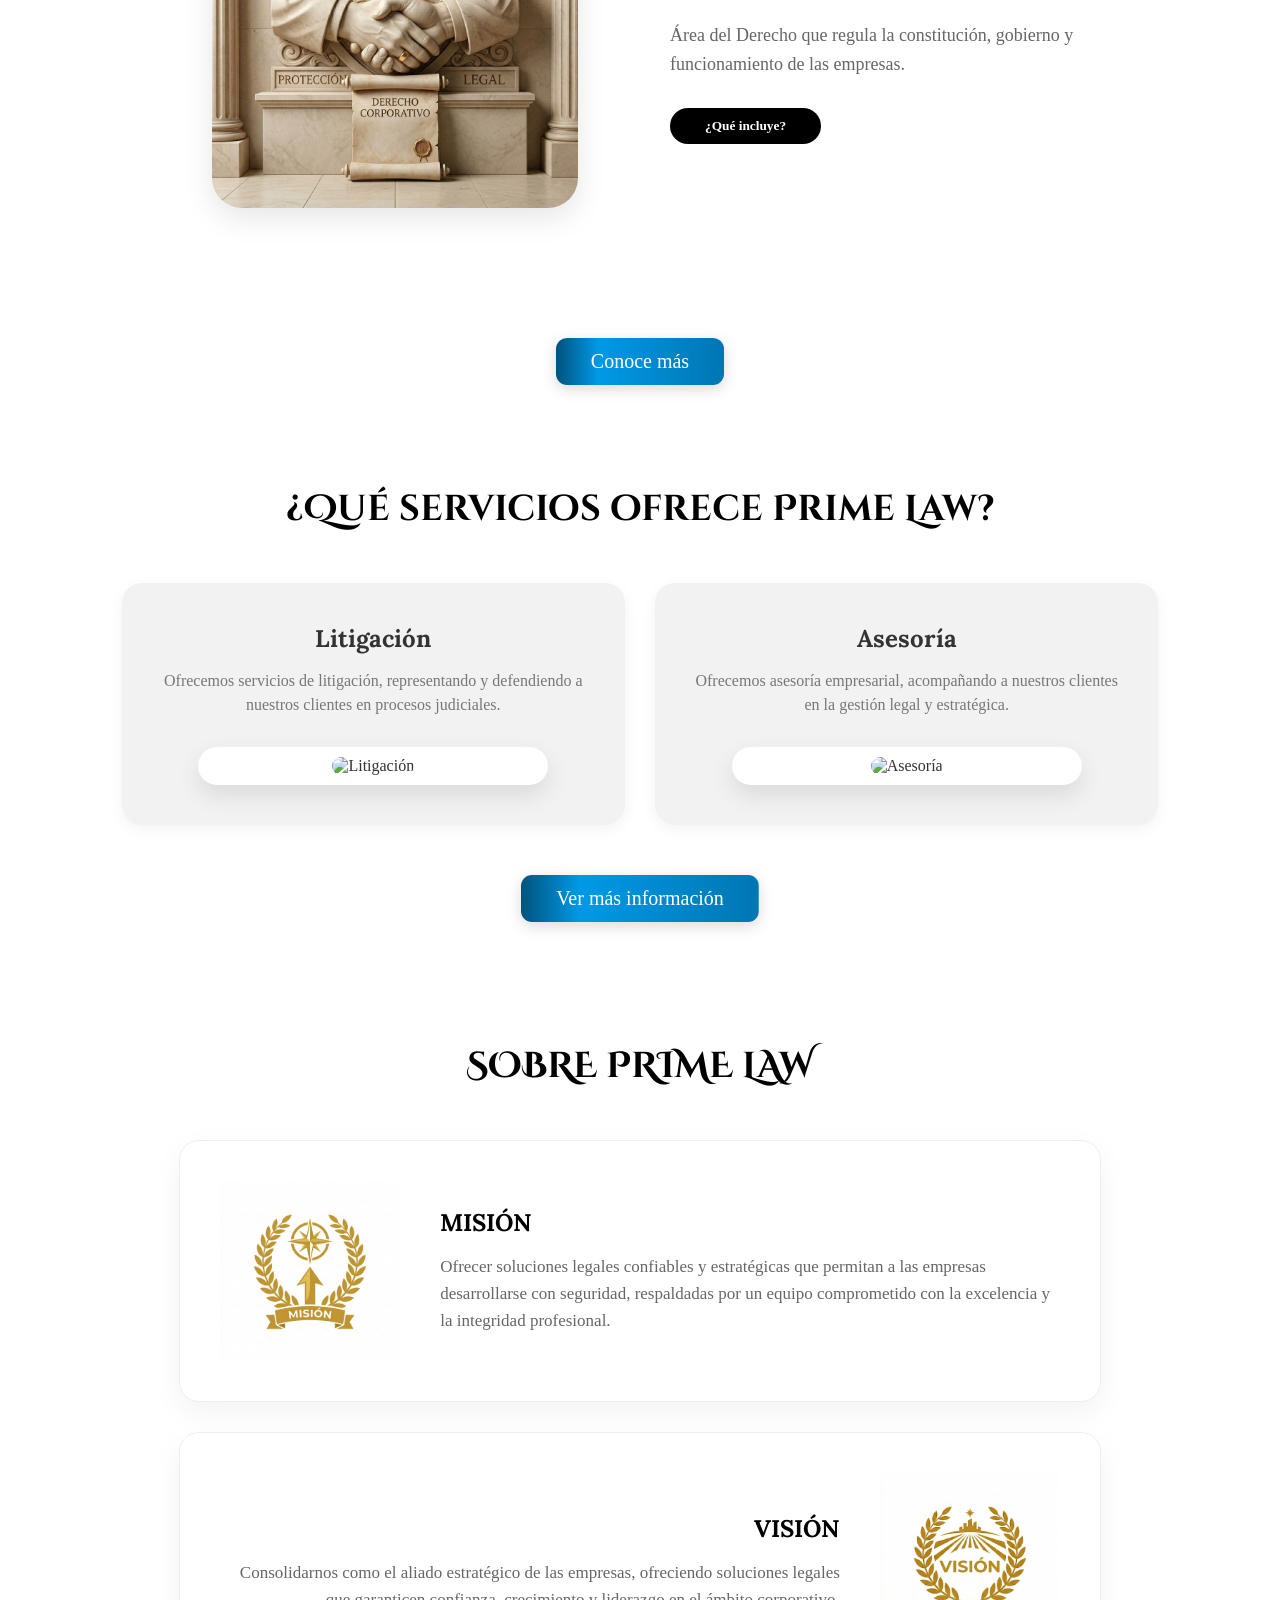
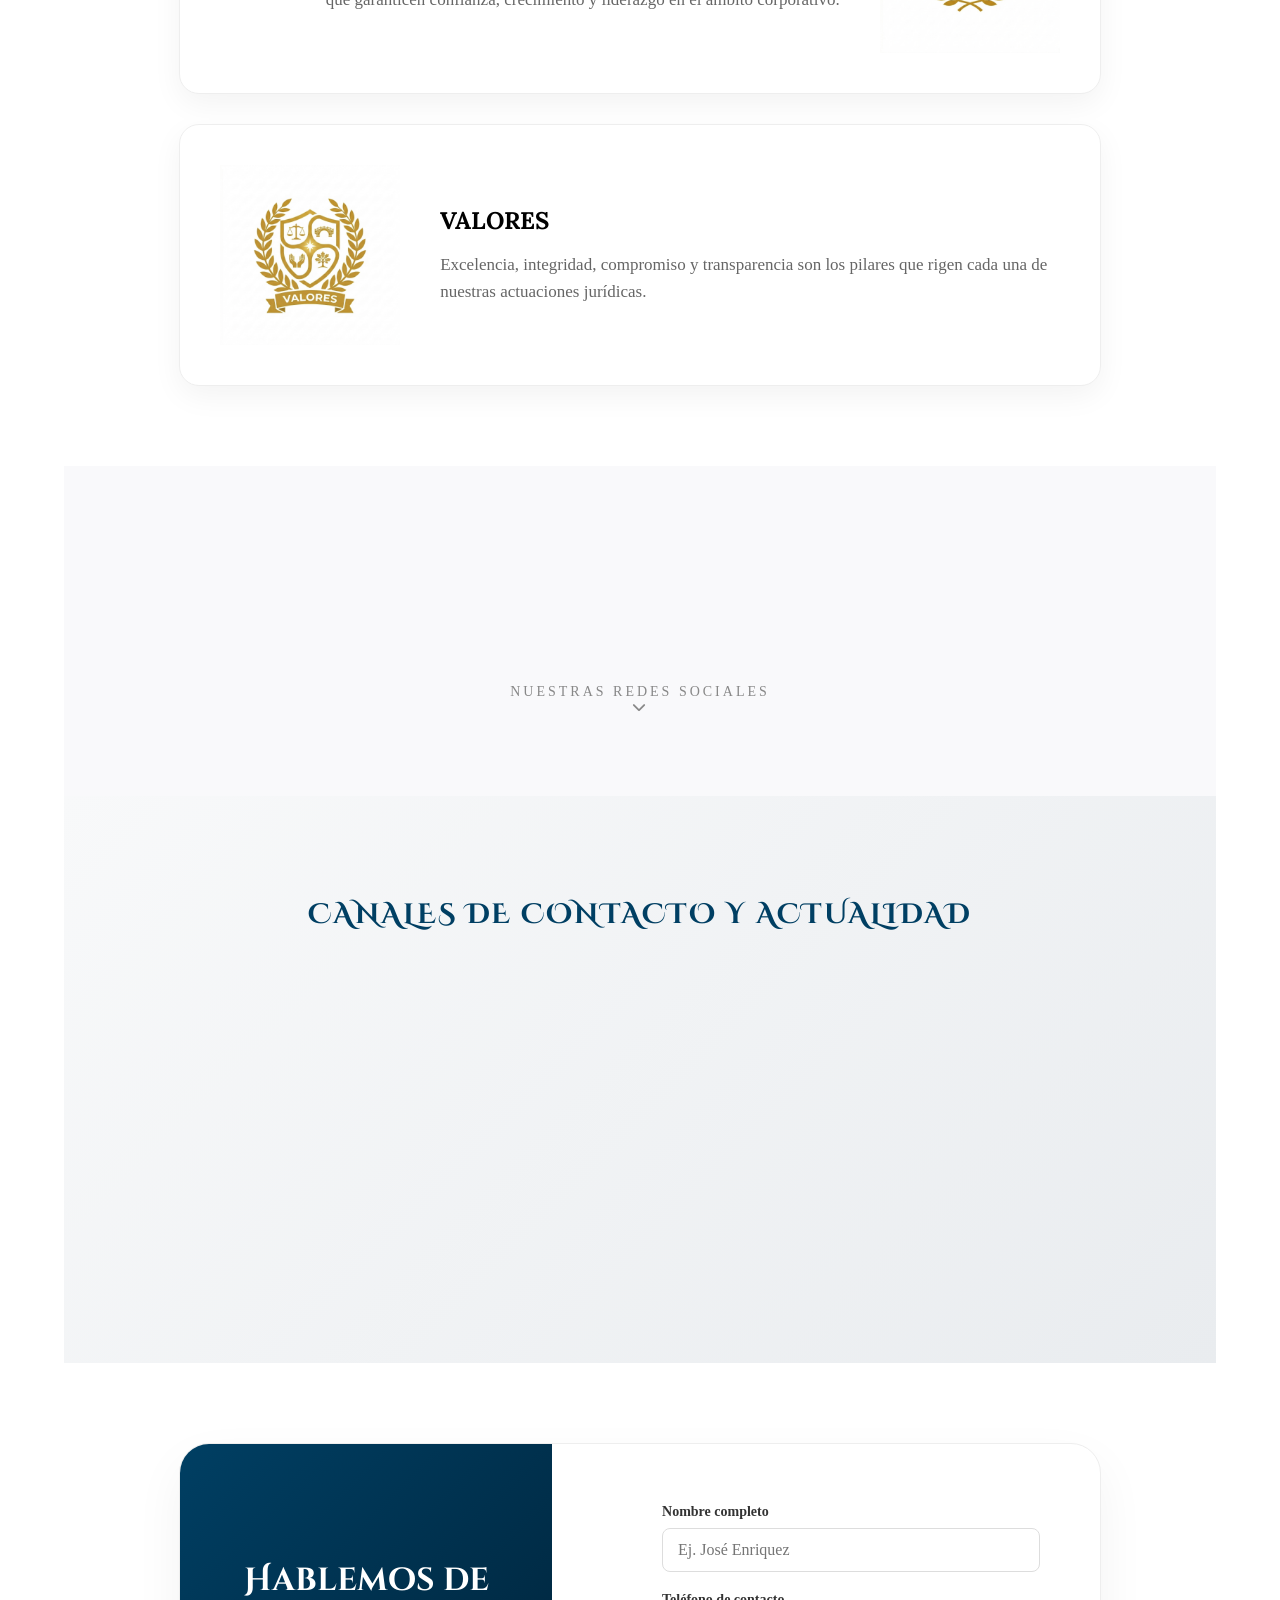
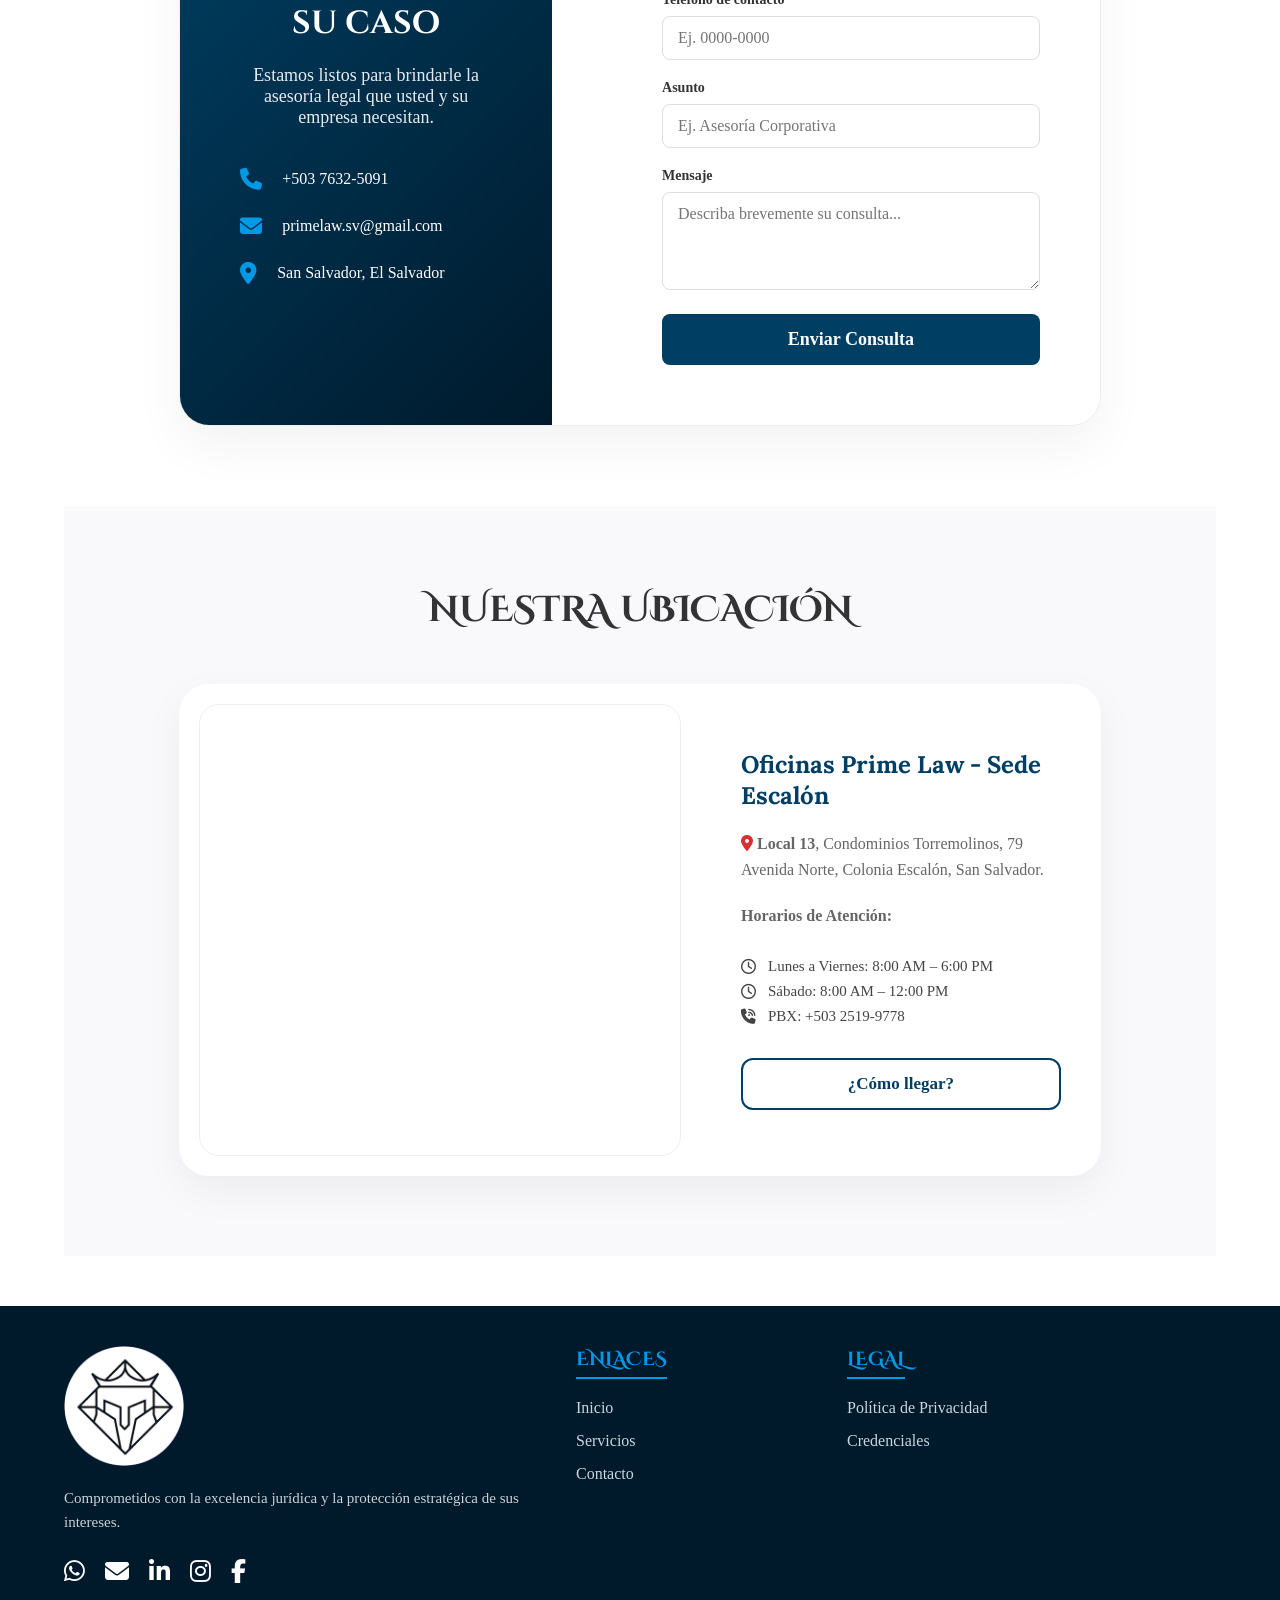
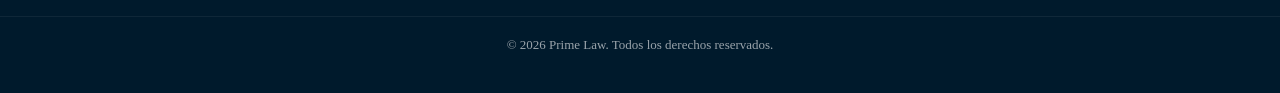
==== commit 10780a6c: "vercel" ====
--- a/index.html
+++ b/index.html
@@ -394,5 +394,7 @@
     }, false);
     </script>
 
+    <script defer src="/_vercel/insights/script.js"></script>
+
 </body>
 </html>
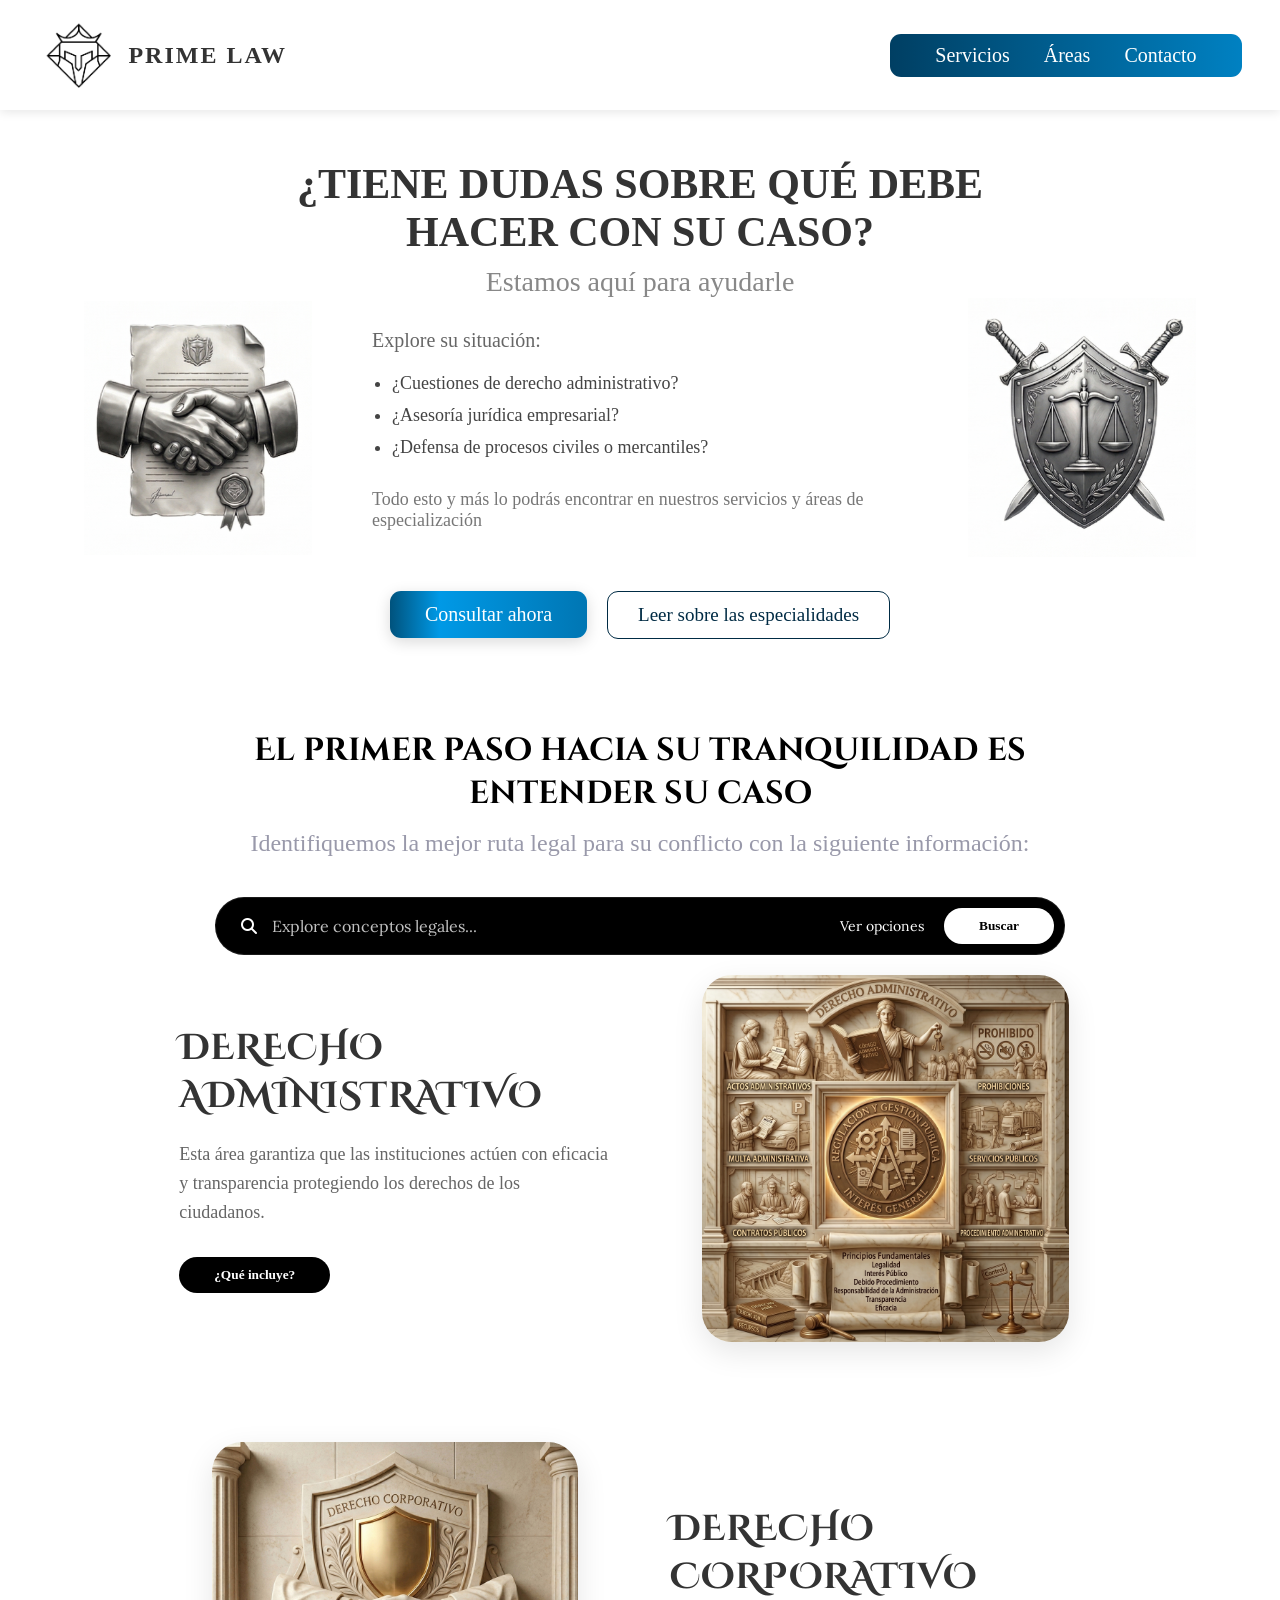
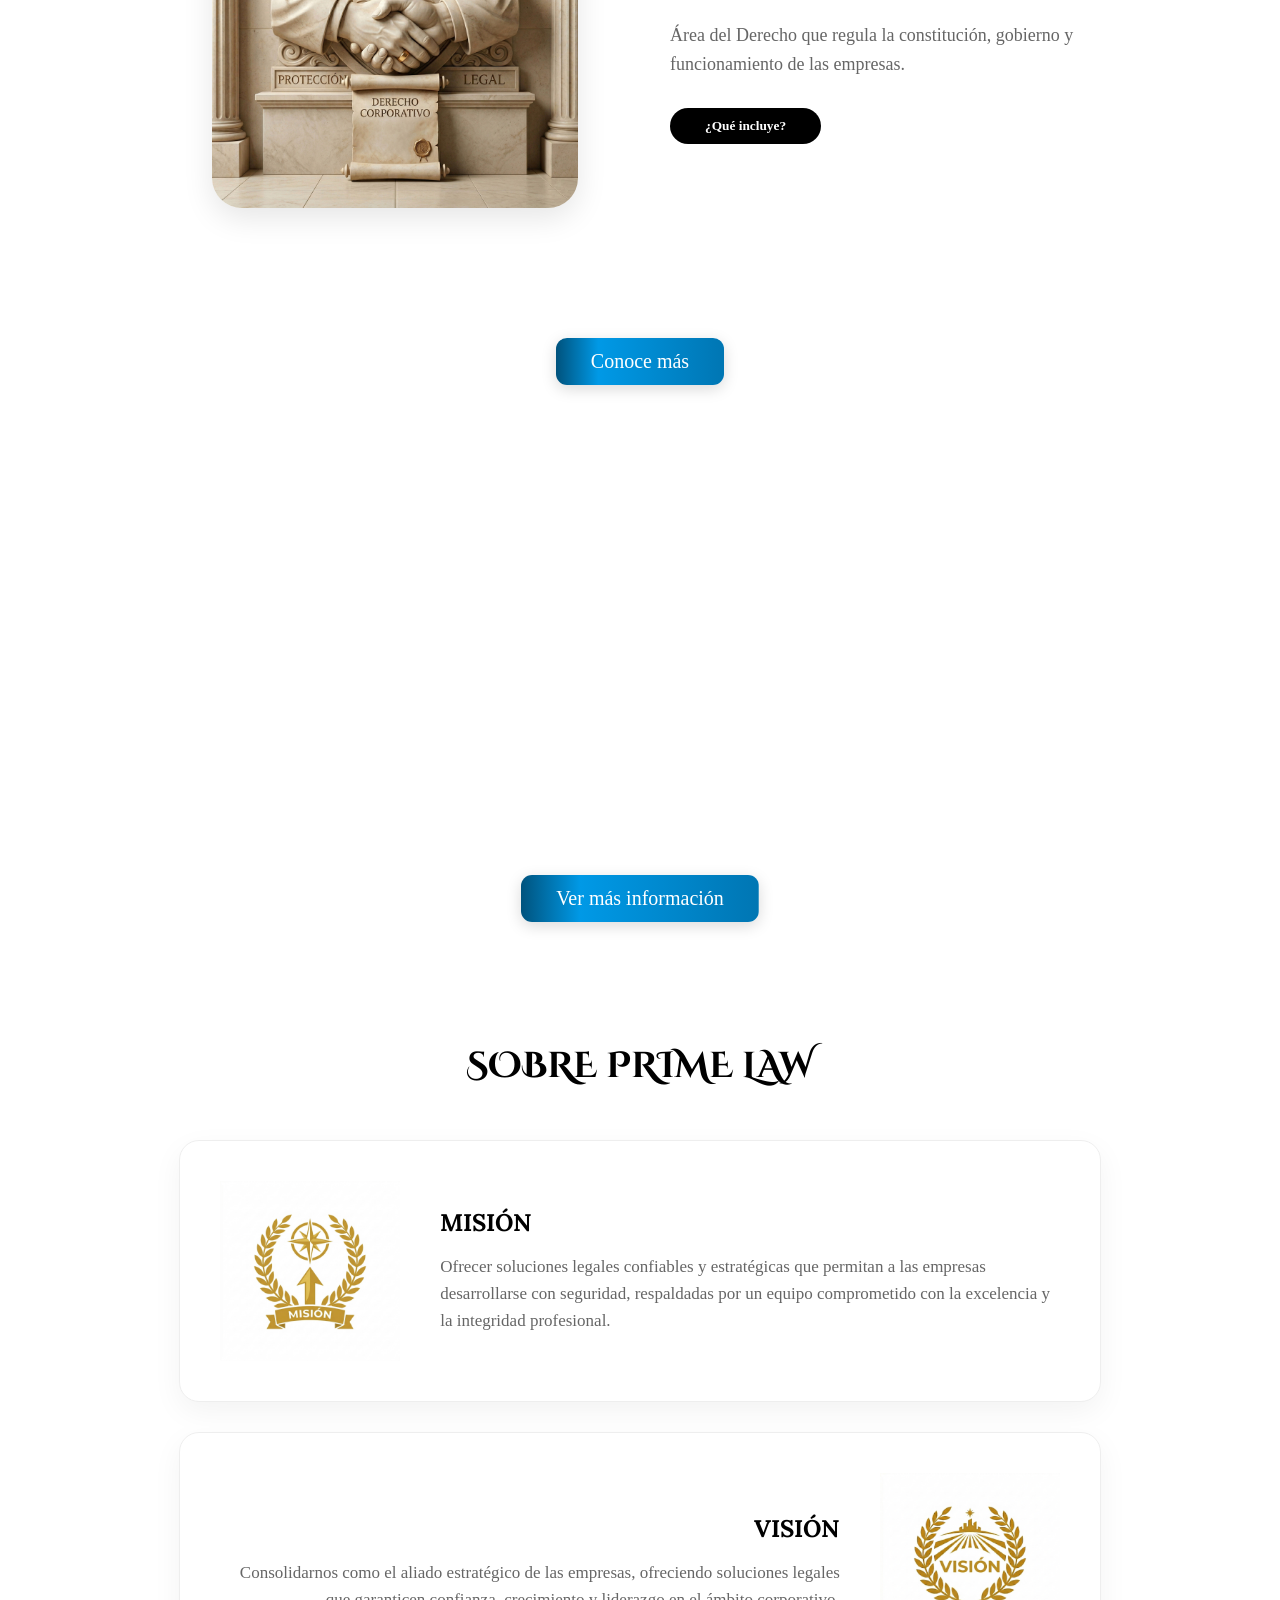
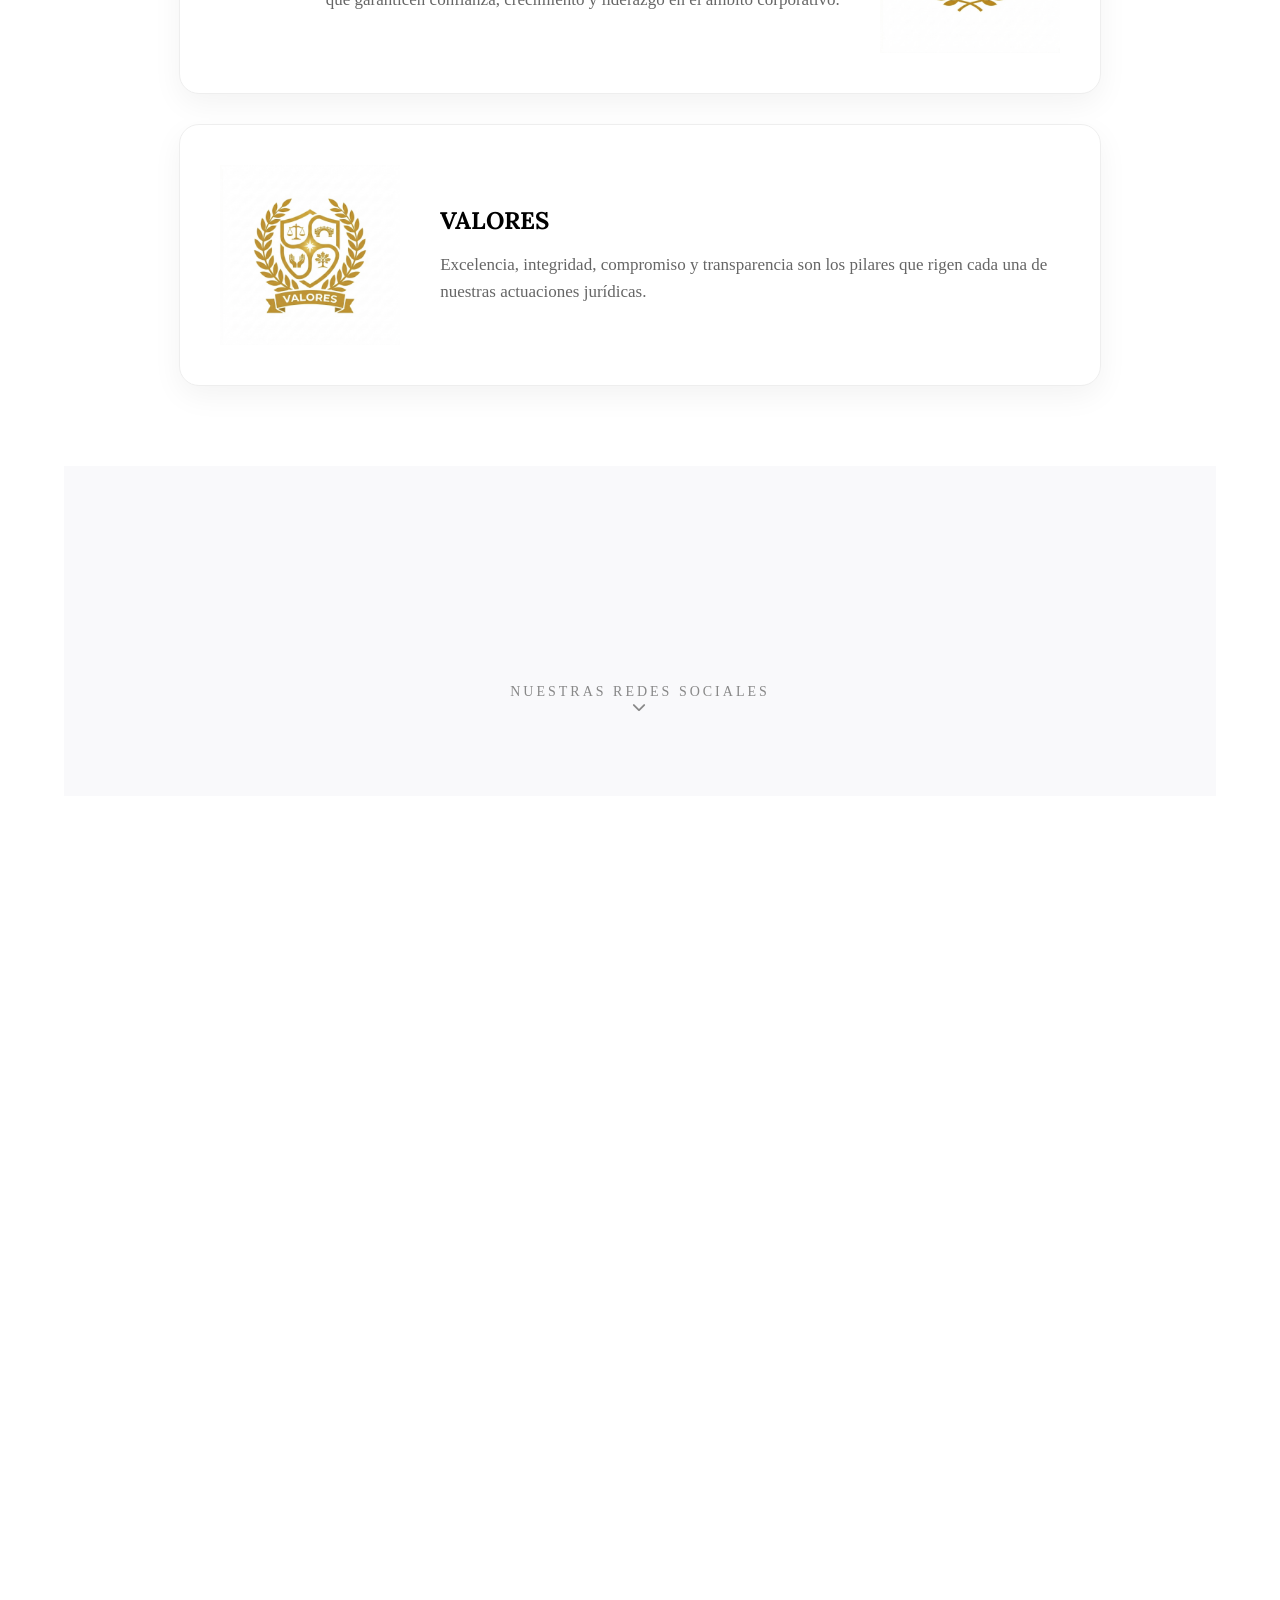
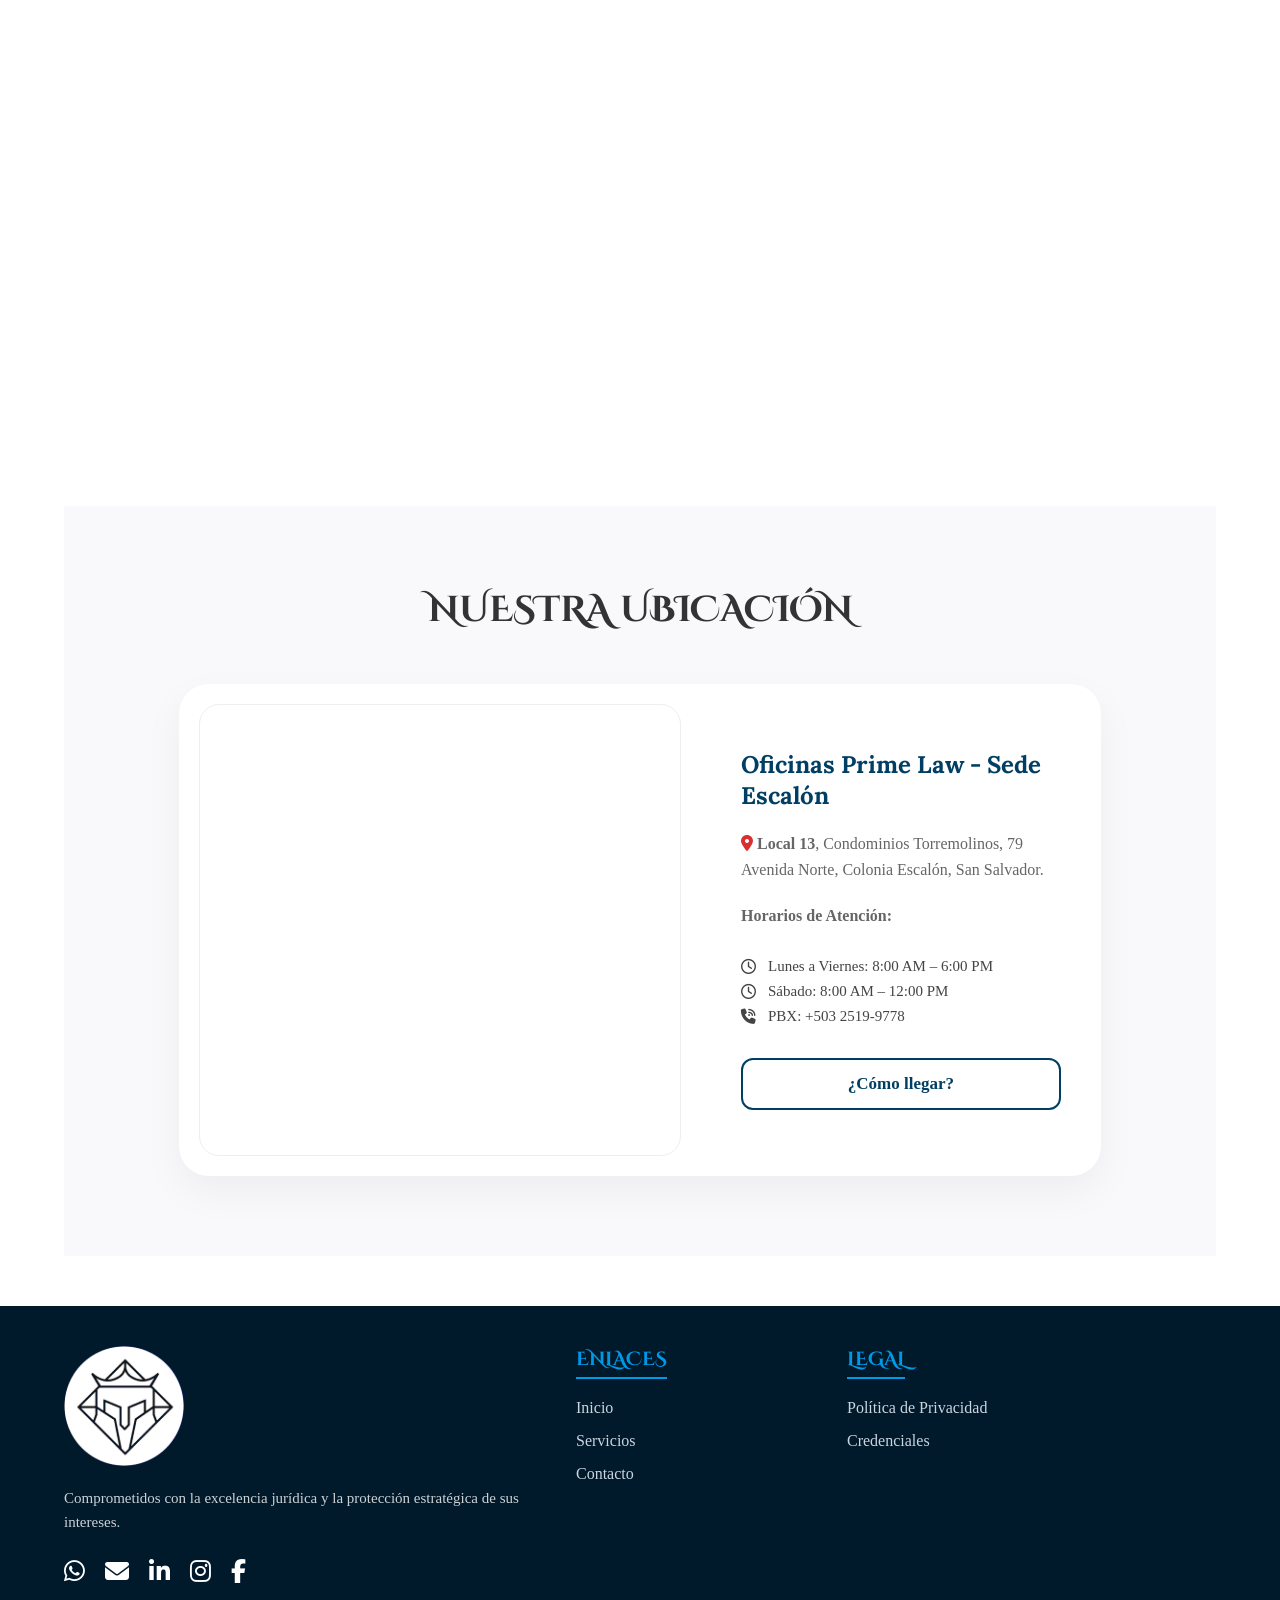
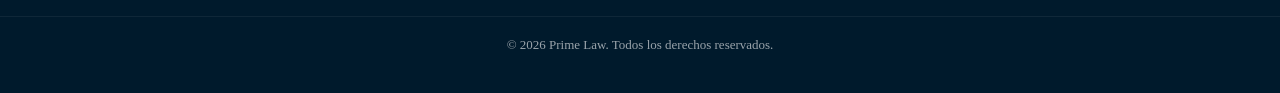
==== commit 3a87ff1f: "Cambio de dirección" ====
--- a/index.html
+++ b/index.html
@@ -282,7 +282,7 @@
         
         <div class="contenedor-mapa-info">
             <div class="marco-mapa revelar-izq">
-                <iframe src="https://www.google.com/maps/embed?pb=!1m18!1m12!1m3!1d3876.2356521046295!2d-89.23878342458663!3d13.704172586682722!2m3!1f0!2f0!3f0!3m2!1i1024!2i768!4f13.1!3m3!1m2!1s0x8f633100442a3f2b%3A0x1d34a6702c9bea5a!2sCondominios%20torremolinos!5e0!3m2!1ses!2ssv!4v1777434116776!5m2!1ses!2ssv" width="600" height="450" style="border:0;" allowfullscreen="" loading="lazy" referrerpolicy="no-referrer-when-downgrade"></iframe>
+                <iframe src="https://www.google.com/maps/embed?pb=!1m18!1m12!1m3!1d4179.061244321453!2d-89.23860102458659!3d13.704471586682528!2m3!1f0!2f0!3f0!3m2!1i1024!2i768!4f13.1!3m3!1m2!1s0x8f6331002776a673%3A0x46779073ebd06ebc!2sPrime%20Law!5e1!3m2!1ses!2ssv!4v1779906996664!5m2!1ses!2ssv" width="600" height="450" style="border:0;" allowfullscreen="" loading="lazy" referrerpolicy="no-referrer-when-downgrade"></iframe>
             </div>
 
             <div class="info-oficina revelar-der">
@@ -301,7 +301,7 @@
                     <li><i class="fa-solid fa-phone-volume"></i> PBX: +503 2519-9778</li>
                 </ul>
                 
-                <a href="https://www.google.com/maps/dir//Torre+Molinos,+79+Avenida+Norte,+San+Salvador,+El+Salvador/data=!4m9!4m8!1m0!1m5!1m1!19sChIJ6zcadHQxY48Rcpr54h59G6Y!2m2!1d-89.2360985!2d13.7042612!3e0" target="_blank" class="enlace-mapa-boton">
+                <a href="https://www.google.com/maps/dir/?api=1&destination=Prime+Law,+79+Avenida+Norte,+San+Salvador&travelmode=driving" target="_blank" class="enlace-mapa-boton">
                     <button class="boton-ver-maps">¿Cómo llegar?</button>
                 </a>
             </div>
